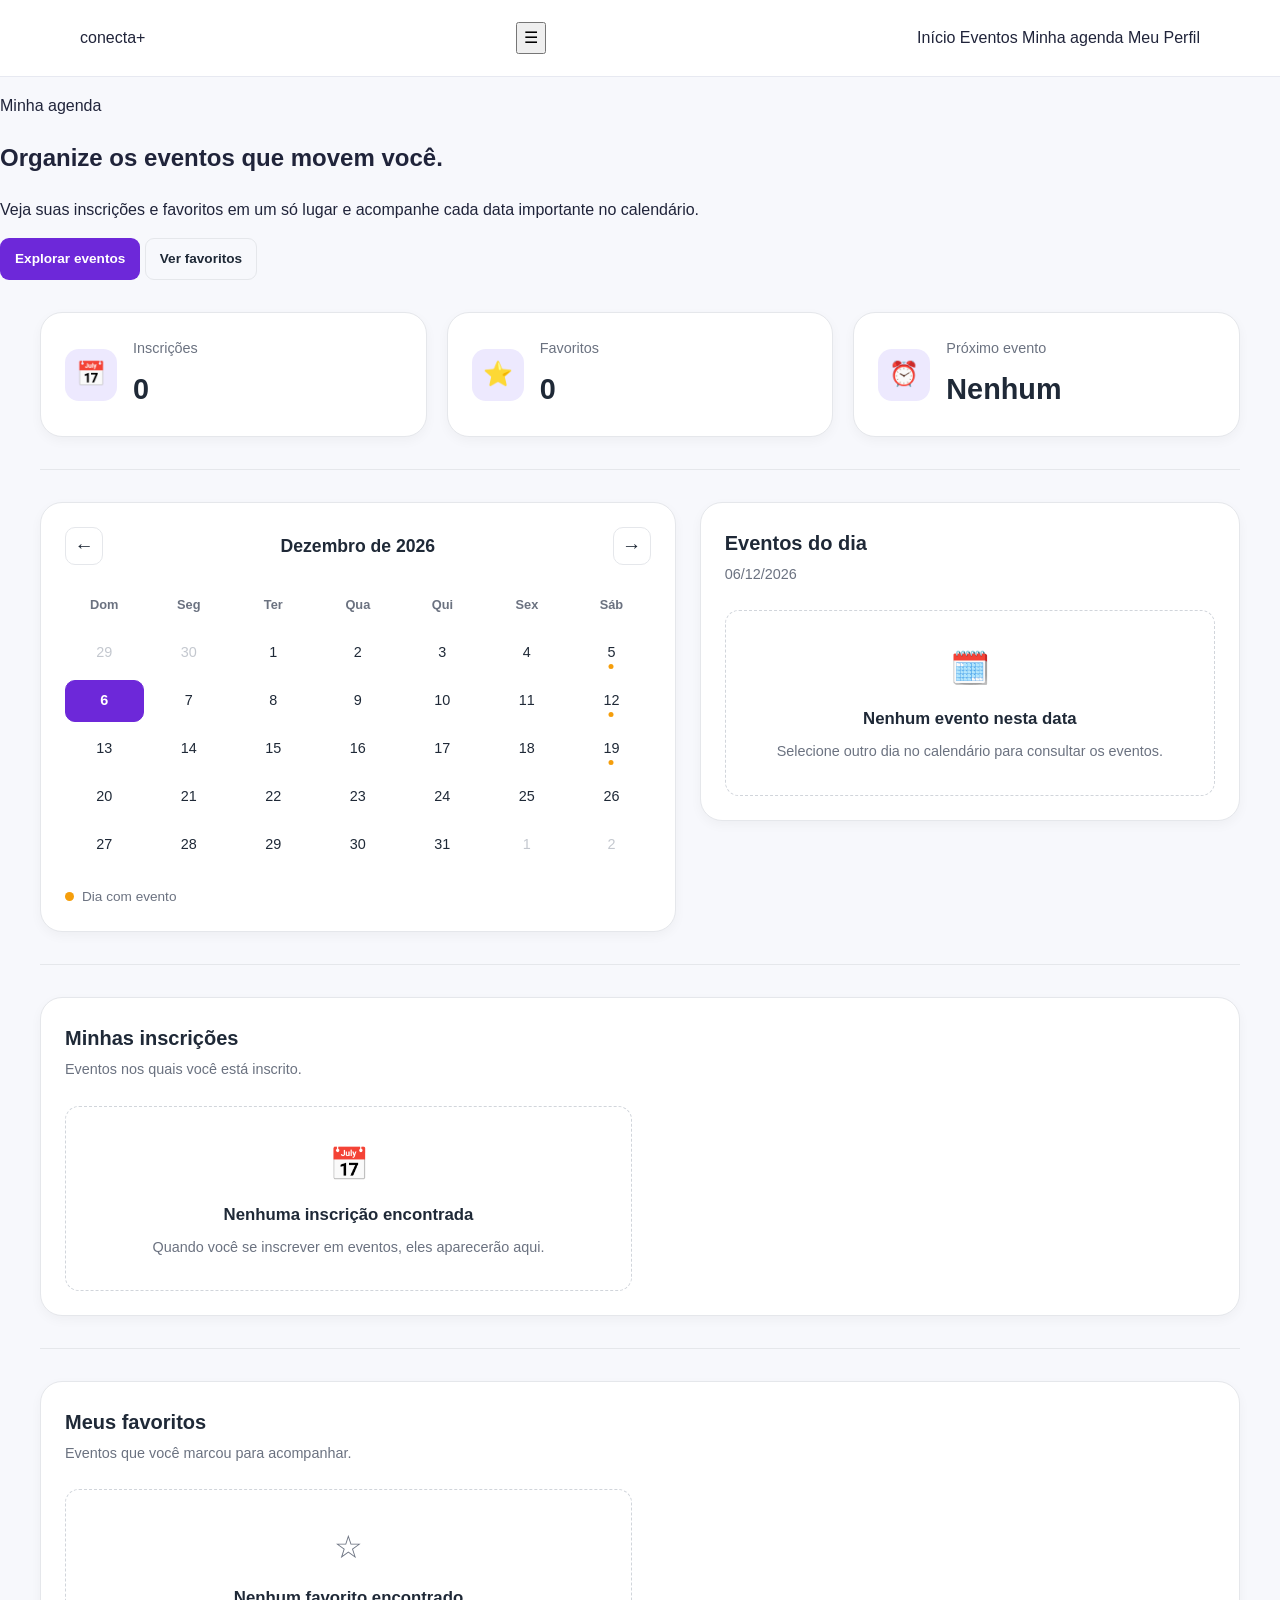
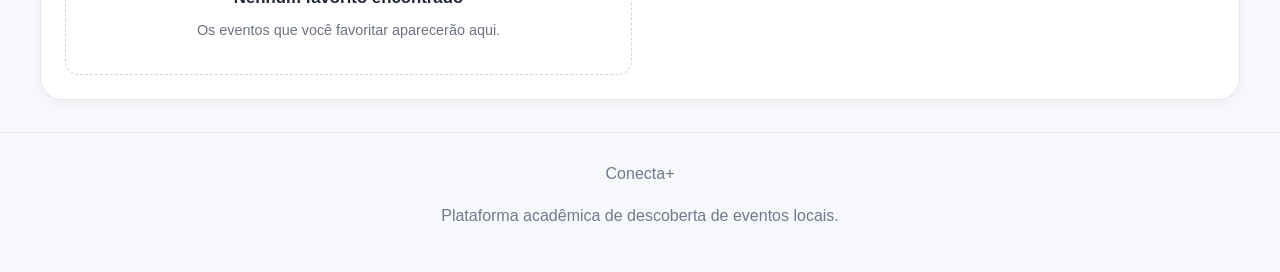
==== agenda.html @ 1ecdf14a "feat: criar página Minha Agenda Página Minha Agenda — agenda.html  A página Minha Agenda faz parte " ====
<!DOCTYPE html>
<html lang="pt-BR">

<head>
  <meta charset="UTF-8">
  <meta name="viewport" content="width=device-width, initial-scale=1.0">
  <meta name="description" content="Organize seus eventos no Conecta+.">

  <title>Minha Agenda | Conecta+</title>

  <link rel="stylesheet" href="css/variables.css">
  <link rel="stylesheet" href="css/global.css">
  <link rel="stylesheet" href="css/components.css">
  <link rel="stylesheet" href="css/agenda.css">
</head>

<body>

  <!-- ==================== CABEÇALHO DO SITE ==================== -->
  <header class="site-header">
    <div class="container navbar">

      <a class="logo" href="index.html">
        conecta<span class="logo-plus">+</span>
      </a>

      <button class="menu-toggle" type="button"
              aria-label="Abrir menu" aria-expanded="false">
        ☰
      </button>

      <nav class="nav-menu" aria-label="Navegação principal">
        <a class="nav-link" href="index.html">Início</a>
        <a class="nav-link" href="eventos.html">Eventos</a>
        <a class="nav-link active" href="agenda.html" aria-current="page">Minha agenda</a>
        <a class="nav-link" href="perfil.html">Meu Perfil</a>
      </nav>

    </div>
  </header>

  <!-- ==================== CONTEÚDO PRINCIPAL ==================== -->
  <main>

    <!-- ---------- Destaque da página ---------- -->
    <section class="agenda-hero">
      <div class="agenda-hero-inner">

        <p class="agenda-hero-label">Minha agenda</p>

        <h1 class="agenda-hero-title">
          Organize os eventos que movem <span>você.</span>
        </h1>

        <p class="agenda-hero-text">
          Veja suas inscrições e favoritos em um só lugar e
          acompanhe cada data importante no calendário.
        </p>

        <div class="agenda-hero-actions">
          <a class="agenda-button" href="eventos.html">Explorar eventos</a>
          <a class="agenda-button is-secondary" href="#favorites-title">Ver favoritos</a>
        </div>

      </div>
    </section>

    <div class="agenda-page">
    <div class="agenda-container">

      <!-- ---------- Resumo ---------- -->
      <section class="agenda-summary" aria-label="Resumo da agenda">

        <article class="agenda-summary-card">
          <div class="agenda-summary-icon" aria-hidden="true">📅</div>
          <div class="agenda-summary-info">
            <h2>Inscrições</h2>
            <p class="agenda-summary-number" id="registration-count">0</p>
          </div>
        </article>

        <article class="agenda-summary-card">
          <div class="agenda-summary-icon" aria-hidden="true">⭐</div>
          <div class="agenda-summary-info">
            <h2>Favoritos</h2>
            <p class="agenda-summary-number" id="favorite-count">0</p>
          </div>
        </article>

        <article class="agenda-summary-card">
          <div class="agenda-summary-icon" aria-hidden="true">⏰</div>
          <div class="agenda-summary-info">
            <h2>Próximo evento</h2>
            <p class="agenda-summary-number" id="next-event">Nenhum</p>
          </div>
        </article>

      </section>

      <hr class="agenda-divider">

      <!-- ---------- Calendário + eventos do dia ---------- -->
      <div class="agenda-layout">

        <!-- Calendário -->
        <section class="agenda-panel" aria-label="Calendário mensal">

          <div class="calendar-navigation">
            <button class="calendar-nav-button" type="button"
                    data-calendar-prev aria-label="Mês anterior">←</button>

            <h2 class="calendar-month" aria-live="polite">Calendário</h2>

            <button class="calendar-nav-button" type="button"
                    data-calendar-next aria-label="Próximo mês">→</button>
          </div>

          <div class="calendar-grid"></div>

          <div class="calendar-legend">
            <span class="calendar-legend-item">
              <span class="calendar-legend-dot"></span>
              Dia com evento
            </span>
          </div>

        </section>

        <!-- Eventos do dia selecionado -->
        <section class="agenda-panel" aria-label="Eventos do dia selecionado">

          <div class="agenda-panel-header">
            <div>
              <h2>Eventos do dia</h2>
              <p id="selected-date-label">Selecione uma data no calendário.</p>
            </div>
          </div>

          <div class="agenda-events" id="selected-date-events"></div>

        </section>

      </div>

      <hr class="agenda-divider">

      <!-- ---------- Minhas inscrições ---------- -->
      <section class="agenda-section" aria-labelledby="registered-title">

        <div class="agenda-panel-header">
          <div>
            <h2 id="registered-title">Minhas inscrições</h2>
            <p>Eventos nos quais você está inscrito.</p>
          </div>
        </div>

        <div class="agenda-events is-grid" id="registered-events"></div>

      </section>

      <hr class="agenda-divider">

      <!-- ---------- Meus favoritos ---------- -->
      <section class="agenda-section" aria-labelledby="favorites-title">

        <div class="agenda-panel-header">
          <div>
            <h2 id="favorites-title">Meus favoritos</h2>
            <p>Eventos que você marcou para acompanhar.</p>
          </div>
        </div>

        <div class="agenda-events is-grid" id="favorite-events"></div>

      </section>

    </div>
    </div>
  </main>

  <!-- ==================== RODAPÉ ==================== -->
  <footer class="site-footer">
    <div class="container footer-content">
      <div class="footer-brand">Conecta+</div>
      <p class="footer-copy">
        Plataforma acadêmica de descoberta de eventos locais.
      </p>
    </div>
  </footer>

  <!-- ==================== SCRIPTS ==================== -->
  <script src="js/data.js"></script>
  <script src="js/storage.js"></script>
  <script src="js/app.js"></script>
  <script src="js/agenda.js"></script>

</body>
</html>
---- css/variables.css ----
:root {
  --color-primary: #635bff;
  --color-primary-dark: #4b43d6;
  --color-background: #f7f8fc;
  --color-surface: #ffffff;
  --color-text: #20243a;
  --color-muted: #73788c;
  --color-border: #e7e9f1;
  --color-success: #16865c;
  --radius-sm: 8px;
  --radius-md: 14px;
  --radius-lg: 22px;
  --shadow-card: 0 8px 30px rgba(32, 36, 58, 0.06);
  --container-width: 1120px;
  --font-main: Inter, -apple-system, BlinkMacSystemFont, "Segoe UI", sans-serif;
}
---- css/global.css ----
* {
  box-sizing: border-box;
}

html {
  scroll-behavior: smooth;
}

body {
  margin: 0;
  background: var(--color-background);
  color: var(--color-text);
  font-family: var(--font-main);
  line-height: 1.6;
}

a {
  color: inherit;
  text-decoration: none;
}

button,
input,
select {
  font: inherit;
}

button,
a {
  -webkit-tap-highlight-color: transparent;
}

button {
  cursor: pointer;
}

img {
  display: block;
  max-width: 100%;
}

.container {
  width: min(var(--container-width), calc(100% - 40px));
  margin-inline: auto;
}

.section {
  padding-block: 64px;
}

.section-heading {
  max-width: 650px;
  margin-bottom: 28px;
}

.section-heading h2 {
  margin: 0 0 10px;
  font-size: clamp(1.7rem, 4vw, 2.4rem);
  line-height: 1.2;
}

.section-heading p {
  margin: 0;
  color: var(--color-muted);
}

.muted {
  color: var(--color-muted);
}

[hidden] {
  display: none !important;
}
---- css/components.css ----
.site-header {
  position: sticky;
  top: 0;
  z-index: 10;
  background: rgba(255, 255, 255, 0.94);
  border-bottom: 1px solid var(--color-border);
  backdrop-filter: blur(14px);
}

.navbar {
  min-height: 76px;
  display: flex;
  align-items: center;
  justify-content: space-between;
  gap: 24px;
}

.brand {
  font-size: 1.35rem;
  font-weight: 800;
  letter-spacing: -0.06em;
}

.brand span {
  color: var(--color-primary);
}

.nav-links {
  display: flex;
  align-items: center;
  gap: 22px;
}

.nav-links a {
  color: var(--color-muted);
  font-size: 0.94rem;
  font-weight: 600;
}

.nav-links a:hover,
.nav-links a[aria-current="page"] {
  color: var(--color-primary);
}

.button {
  display: inline-flex;
  align-items: center;
  justify-content: center;
  gap: 8px;
  min-height: 44px;
  padding: 10px 18px;
  border: 1px solid transparent;
  border-radius: var(--radius-sm);
  background: var(--color-primary);
  color: white;
  font-weight: 700;
  transition: background 160ms ease, transform 160ms ease;
}

.button:hover {
  background: var(--color-primary-dark);
  transform: translateY(-1px);
}

.button-secondary {
  color: var(--color-text);
  background: white;
  border-color: var(--color-border);
}

.button-secondary:hover {
  background: #f0f1f8;
}

.event-grid {
  display: grid;
  grid-template-columns: repeat(3, minmax(0, 1fr));
  gap: 22px;
}

.event-card {
  overflow: hidden;
  border: 1px solid var(--color-border);
  border-radius: var(--radius-md);
  background: var(--color-surface);
  box-shadow: var(--shadow-card);
}

.event-card-content {
  padding: 20px;
}

.event-card h3 {
  margin: 8px 0;
  font-size: 1.15rem;
  line-height: 1.35;
}

.event-card p {
  color: var(--color-muted);
}

.event-meta {
  color: var(--color-muted);
  font-size: 0.9rem;
}

.event-category {
  display: inline-flex;
  padding: 5px 10px;
  border-radius: 999px;
  background: #eeedff;
  color: var(--color-primary-dark);
  font-size: 0.8rem;
  font-weight: 700;
}

.site-footer {
  padding: 28px 0;
  border-top: 1px solid var(--color-border);
  color: var(--color-muted);
  text-align: center;
}
---- css/agenda.css ----
/* ========================================
   CONECTA+ | MINHA AGENDA
   Arquivo: css/agenda.css
======================================== */

/* Estrutura principal */
.agenda-page {
  width: 100%;
  min-height: 100vh;
  padding: 32px 24px;
  margin: 0 auto;
}

.agenda-container {
  width: 100%;
  max-width: 1200px;
  margin: 0 auto;
}

/* Cabeçalho da página */
.agenda-header {
  display: flex;
  align-items: center;
  justify-content: space-between;
  gap: 20px;
  margin-bottom: 32px;
}

.agenda-header h1 {
  margin: 0 0 8px;
  font-size: 2rem;
  font-weight: 700;
  color: var(--text-primary, #1f2937);
}

.agenda-header p {
  margin: 0;
  color: var(--text-secondary, #6b7280);
  font-size: 1rem;
}

/* Resumo da agenda */
.agenda-summary {
  display: grid;
  grid-template-columns: repeat(3, minmax(0, 1fr));
  gap: 20px;
  margin-bottom: 32px;
}

.agenda-summary-card {
  display: flex;
  align-items: center;
  gap: 16px;
  min-height: 120px;
  padding: 24px;
  background: var(--surface, #ffffff);
  border: 1px solid var(--border-color, #e5e7eb);
  border-radius: var(--radius-lg, 16px);
  box-shadow: 0 4px 12px rgba(0, 0, 0, 0.04);
}

.agenda-summary-icon {
  display: flex;
  align-items: center;
  justify-content: center;
  flex-shrink: 0;
  width: 52px;
  height: 52px;
  border-radius: 14px;
  background: var(--primary-light, #ede9fe);
  color: var(--primary, #6d28d9);
  font-size: 1.5rem;
}

.agenda-summary-info h2 {
  margin: 0 0 6px;
  color: var(--text-secondary, #6b7280);
  font-size: 0.9rem;
  font-weight: 500;
}

.agenda-summary-number {
  margin: 0;
  color: var(--text-primary, #1f2937);
  font-size: 1.8rem;
  font-weight: 700;
}

/* Área principal: calendário e conteúdo */
.agenda-layout {
  display: grid;
  grid-template-columns: minmax(0, 1fr) minmax(280px, 0.85fr);
  align-items: start;
  gap: 24px;
}

/* Painéis */
.agenda-panel {
  min-width: 0;
  padding: 24px;
  background: var(--surface, #ffffff);
  border: 1px solid var(--border-color, #e5e7eb);
  border-radius: var(--radius-lg, 16px);
  box-shadow: 0 4px 12px rgba(0, 0, 0, 0.04);
}

.agenda-panel-header {
  display: flex;
  align-items: center;
  justify-content: space-between;
  gap: 12px;
  margin-bottom: 24px;
}

.agenda-panel-header h2 {
  margin: 0;
  color: var(--text-primary, #1f2937);
  font-size: 1.25rem;
  font-weight: 700;
}

/* Navegação do calendário */
.calendar-navigation {
  display: flex;
  align-items: center;
  justify-content: space-between;
  gap: 12px;
  margin-bottom: 20px;
}

.calendar-month {
  margin: 0;
  color: var(--text-primary, #1f2937);
  font-size: 1.1rem;
  font-weight: 600;
  text-align: center;
}

.calendar-nav-button {
  display: inline-flex;
  align-items: center;
  justify-content: center;
  width: 38px;
  height: 38px;
  padding: 0;
  background: var(--surface, #ffffff);
  color: var(--text-primary, #1f2937);
  border: 1px solid var(--border-color, #e5e7eb);
  border-radius: 10px;
  font-size: 1.2rem;
  cursor: pointer;
  transition: background 0.2s ease, color 0.2s ease;
}

.calendar-nav-button:hover {
  background: var(--primary, #6d28d9);
  color: #ffffff;
}

/* Grade do calendário */
.calendar-grid {
  display: grid;
  grid-template-columns: repeat(7, minmax(0, 1fr));
  gap: 6px;
}

.calendar-weekday {
  padding: 10px 0;
  color: var(--text-secondary, #6b7280);
  font-size: 0.8rem;
  font-weight: 600;
  text-align: center;
}

.calendar-day {
  position: relative;
  display: flex;
  align-items: center;
  justify-content: center;
  min-width: 0;
  min-height: 42px;
  padding: 4px;
  background: transparent;
  color: var(--text-primary, #1f2937);
  border: 1px solid transparent;
  border-radius: 10px;
  font: inherit;
  font-size: 0.9rem;
  cursor: pointer;
  transition: background 0.2s ease, border-color 0.2s ease;
}

.calendar-day:hover {
  background: var(--primary-light, #ede9fe);
  border-color: var(--primary, #6d28d9);
}

.calendar-day.is-today {
  border-color: var(--primary, #6d28d9);
  font-weight: 700;
}

.calendar-day.is-selected {
  background: var(--primary, #6d28d9);
  color: #ffffff;
}

.calendar-day.is-outside {
  color: var(--text-muted, #9ca3af);
  opacity: 0.6;
}

.calendar-day.has-event::after {
  position: absolute;
  bottom: 4px;
  left: 50%;
  width: 5px;
  height: 5px;
  background: var(--accent, #f59e0b);
  border-radius: 50%;
  content: "";
  transform: translateX(-50%);
}

.calendar-day.is-selected.has-event::after {
  background: #ffffff;
}

/* Legenda do calendário */
.calendar-legend {
  display: flex;
  flex-wrap: wrap;
  gap: 16px;
  margin-top: 20px;
  color: var(--text-secondary, #6b7280);
  font-size: 0.85rem;
}

.calendar-legend-item {
  display: inline-flex;
  align-items: center;
  gap: 8px;
}

.calendar-legend-dot {
  width: 9px;
  height: 9px;
  background: var(--accent, #f59e0b);
  border-radius: 50%;
}

/* Lista de eventos */
.agenda-events {
  display: flex;
  flex-direction: column;
  gap: 16px;
}

.agenda-event-card {
  display: flex;
  align-items: flex-start;
  gap: 16px;
  padding: 16px;
  background: var(--surface, #ffffff);
  border: 1px solid var(--border-color, #e5e7eb);
  border-radius: 14px;
  transition: box-shadow 0.2s ease, transform 0.2s ease;
}

.agenda-event-card:hover {
  box-shadow: 0 6px 16px rgba(0, 0, 0, 0.06);
  transform: translateY(-2px);
}

.agenda-event-date {
  display: flex;
  flex-direction: column;
  align-items: center;
  justify-content: center;
  flex-shrink: 0;
  width: 62px;
  min-height: 68px;
  padding: 8px;
  background: var(--primary-light, #ede9fe);
  color: var(--primary, #6d28d9);
  border-radius: 12px;
}

.agenda-event-date-day {
  font-size: 1.5rem;
  font-weight: 700;
  line-height: 1.2;
}

.agenda-event-date-month {
  margin-top: 4px;
  font-size: 0.75rem;
  font-weight: 600;
  text-transform: uppercase;
}

.agenda-event-content {
  flex: 1;
  min-width: 0;
}

.agenda-event-title {
  margin: 0 0 8px;
  color: var(--text-primary, #1f2937);
  font-size: 1rem;
  font-weight: 700;
  overflow-wrap: anywhere;
}

.agenda-event-description {
  margin: 0 0 10px;
  color: var(--text-secondary, #6b7280);
  font-size: 0.9rem;
  line-height: 1.5;
}

.agenda-event-meta {
  display: flex;
  flex-wrap: wrap;
  gap: 8px 14px;
  padding-top: 10px;
  border-top: 1px solid var(--border-color, #e5e7eb);
  color: var(--text-secondary, #6b7280);
  font-size: 0.82rem;
}

.agenda-event-meta span {
  display: inline-flex;
  align-items: center;
  gap: 5px;
}

/* Status e etiquetas */
.agenda-badge {
  display: inline-flex;
  align-items: center;
  width: fit-content;
  padding: 5px 10px;
  background: var(--primary-light, #ede9fe);
  color: var(--primary, #6d28d9);
  border-radius: 999px;
  font-size: 0.75rem;
  font-weight: 600;
}

.agenda-badge.is-confirmed {
  background: #dcfce7;
  color: #166534;
}

.agenda-badge.is-favorite {
  background: #fef3c7;
  color: #92400e;
}

/* Ações dos eventos */
.agenda-event-actions {
  display: flex;
  flex-wrap: wrap;
  gap: 8px;
  margin-top: 14px;
  padding-top: 14px;
  border-top: 1px solid var(--border-color, #e5e7eb);
}

.agenda-button {
  display: inline-flex;
  align-items: center;
  justify-content: center;
  min-height: 38px;
  padding: 9px 14px;
  background: var(--primary, #6d28d9);
  color: #ffffff;
  border: 1px solid transparent;
  border-radius: 9px;
  font: inherit;
  font-size: 0.85rem;
  font-weight: 600;
  text-decoration: none;
  cursor: pointer;
  transition: opacity 0.2s ease, background 0.2s ease;
}

.agenda-button:hover {
  opacity: 0.88;
}

.agenda-button.is-secondary {
  background: transparent;
  color: var(--text-primary, #1f2937);
  border-color: var(--border-color, #e5e7eb);
}

.agenda-button.is-danger {
  background: #dc2626;
  color: #ffffff;
}

/* Abas: inscrições e favoritos */
.agenda-tabs {
  display: flex;
  flex-wrap: wrap;
  gap: 8px;
  margin-bottom: 20px;
  border-bottom: 1px solid var(--border-color, #e5e7eb);
}

.agenda-tab {
  padding: 12px 16px;
  background: transparent;
  color: var(--text-secondary, #6b7280);
  border: 0;
  border-bottom: 3px solid transparent;
  font: inherit;
  font-weight: 600;
  cursor: pointer;
}

.agenda-tab:hover,
.agenda-tab.is-active {
  color: var(--primary, #6d28d9);
}

.agenda-tab.is-active {
  border-bottom-color: var(--primary, #6d28d9);
}

/* Divisórias entre seções */
.agenda-divider {
  height: 0;
  margin: 32px 0;
  border: 0;
  border-top: 1px solid var(--border-color, #e5e7eb);
}

.agenda-panel-header p {
  margin: 4px 0 0;
  color: var(--text-secondary, #6b7280);
  font-size: 0.9rem;
}

.agenda-section {
  padding: 24px;
  background: var(--surface, #ffffff);
  border: 1px solid var(--border-color, #e5e7eb);
  border-radius: var(--radius-lg, 16px);
  box-shadow: 0 4px 12px rgba(0, 0, 0, 0.04);
}

/* Listas em duas colunas (inscrições e favoritos) */
.agenda-events.is-grid {
  display: grid;
  grid-template-columns: repeat(2, minmax(0, 1fr));
  gap: 16px;
}

/* Estado vazio */
.agenda-empty {
  padding: 32px 20px;
  color: var(--text-secondary, #6b7280);
  text-align: center;
  border: 1px dashed var(--border-color, #d1d5db);
  border-radius: 14px;
}

.agenda-empty-icon {
  margin-bottom: 12px;
  font-size: 2rem;
}

.agenda-empty h3 {
  margin: 0 0 8px;
  color: var(--text-primary, #1f2937);
  font-size: 1.05rem;
}

.agenda-empty p {
  margin: 0;
  font-size: 0.9rem;
  line-height: 1.5;
}

/* Acessibilidade: foco visível */
.agenda-page button:focus-visible,
.agenda-page a:focus-visible {
  outline: 3px solid var(--primary, #6d28d9);
  outline-offset: 3px;
}

/* ========================================
   RESPONSIVIDADE
======================================== */

@media (max-width: 900px) {
  .agenda-events.is-grid {
    grid-template-columns: 1fr;
  }

  .agenda-layout {
    grid-template-columns: 1fr;
  }

  .agenda-summary {
    grid-template-columns: repeat(2, minmax(0, 1fr));
  }
}

@media (max-width: 600px) {
  .agenda-page {
    padding: 24px 16px;
  }

  .agenda-header {
    align-items: flex-start;
    flex-direction: column;
    margin-bottom: 24px;
  }

  .agenda-header h1 {
    font-size: 1.65rem;
  }

  .agenda-summary {
    grid-template-columns: 1fr;
    gap: 12px;
    margin-bottom: 24px;
  }

  .agenda-summary-card {
    min-height: auto;
    padding: 18px;
  }

  .agenda-summary-icon {
    width: 46px;
    height: 46px;
  }

  .agenda-panel {
    padding: 16px;
  }

  .agenda-panel-header {
    align-items: flex-start;
    flex-direction: column;
  }

  .calendar-grid {
    gap: 3px;
  }

  .calendar-day {
    min-height: 38px;
    font-size: 0.82rem;
  }

  .calendar-weekday {
    font-size: 0.72rem;
  }

  .agenda-event-card {
    gap: 12px;
    padding: 12px;
  }

  .agenda-event-date {
    width: 52px;
    min-height: 60px;
  }

  .agenda-event-date-day {
    font-size: 1.25rem;
  }

  .agenda-event-actions {
    flex-direction: column;
    align-items: stretch;
  }

  .agenda-button {
    width: 100%;
  }

  .agenda-tabs {
    gap: 0;
  }

  .agenda-tab {
    flex: 1;
    padding: 12px 8px;
    font-size: 0.85rem;
  }
}

/* Respeita a preferência de movimento reduzido */
@media (prefers-reduced-motion: reduce) {
  .agenda-event-card,
  .agenda-button,
  .calendar-day,
  .calendar-nav-button {
    transition: none;
  }

  .agenda-event-card:hover {
    transform: none;
  }
}
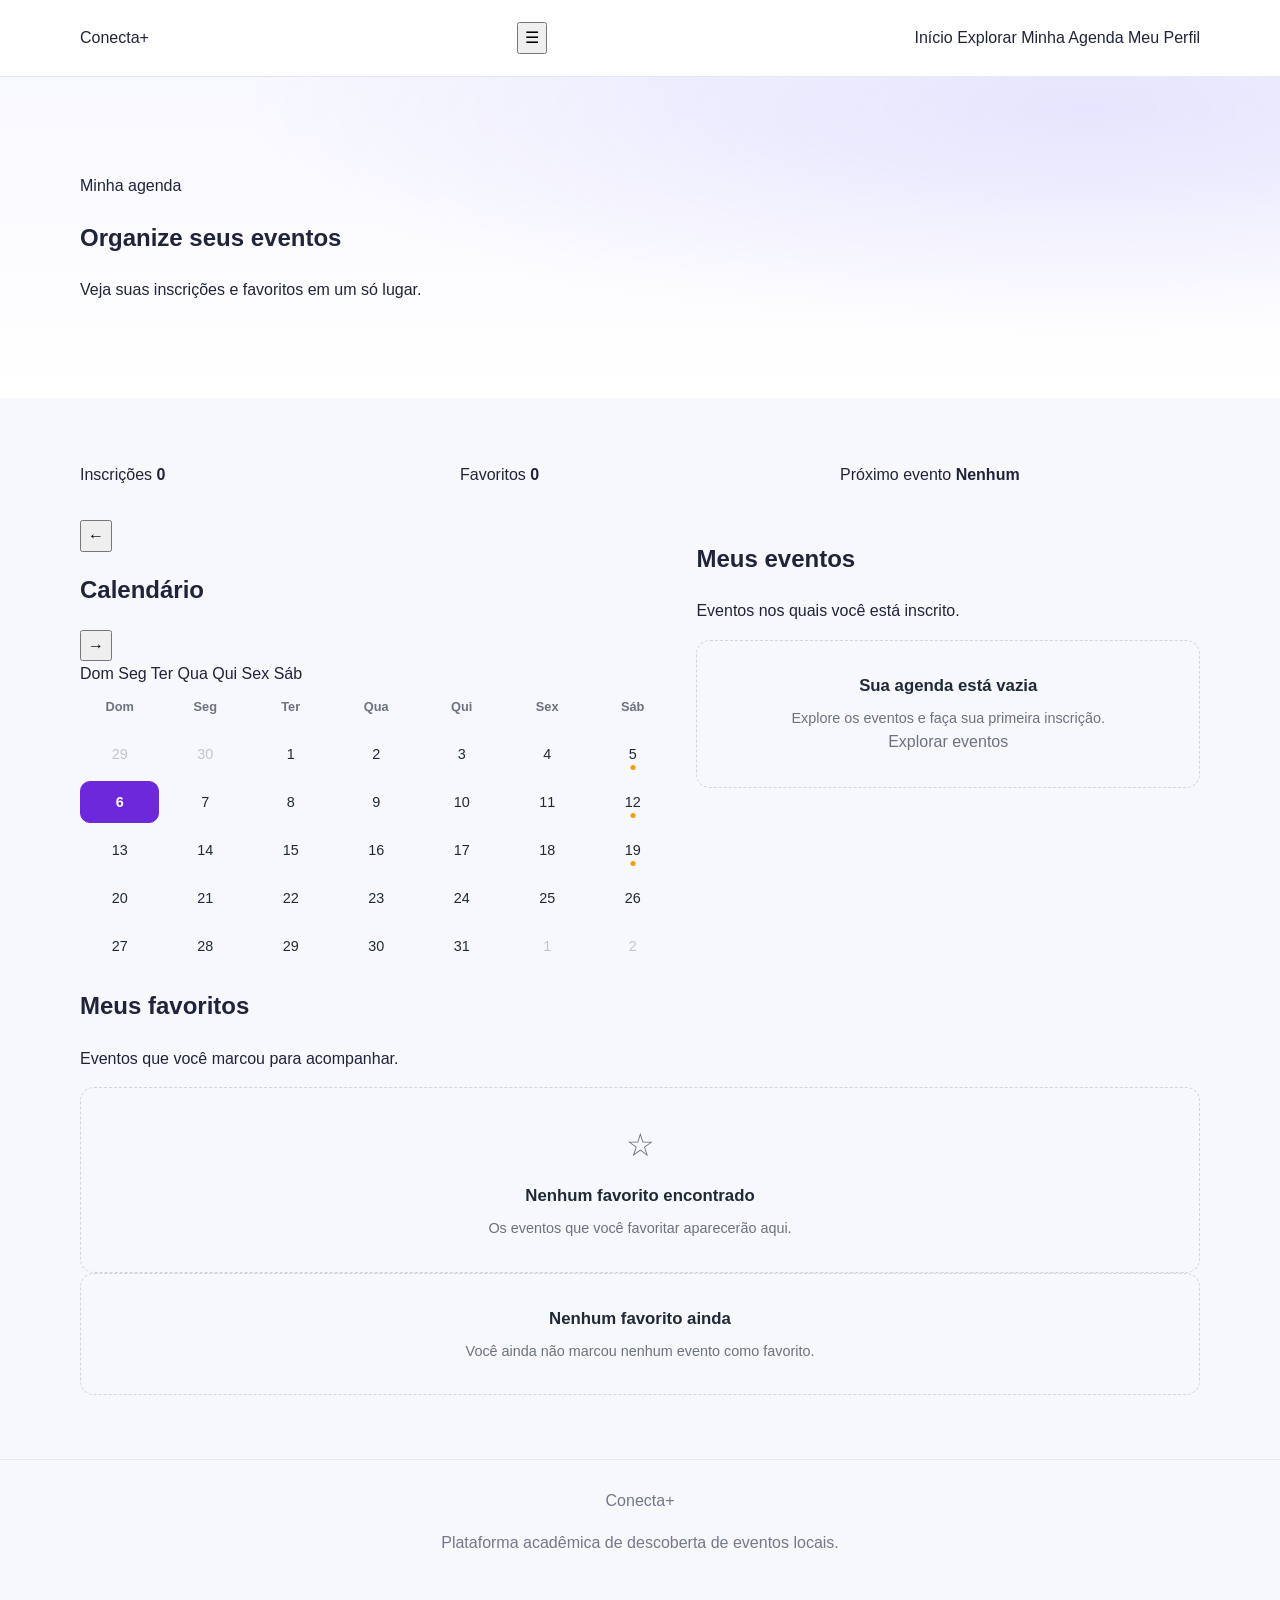
==== commit ae670130: "feat(agenda): adiciona estrutura da página de agenda e calendário - Implementa a página `agenda.html" ====
--- a/agenda.html
+++ b/agenda.html
@@ -1,198 +1,256 @@
+
 <!DOCTYPE html>
 <html lang="pt-BR">
 
 <head>
-  <meta charset="UTF-8">
-  <meta name="viewport" content="width=device-width, initial-scale=1.0">
-  <meta name="description" content="Organize seus eventos no Conecta+.">
-
-  <title>Minha Agenda | Conecta+</title>
-
-  <link rel="stylesheet" href="css/variables.css">
-  <link rel="stylesheet" href="css/global.css">
-  <link rel="stylesheet" href="css/components.css">
-  <link rel="stylesheet" href="css/agenda.css">
+    <meta charset="UTF-8">
+
+    <meta
+        name="viewport"
+        content="width=device-width, initial-scale=1.0"
+    >
+
+    <meta
+        name="description"
+        content="Organize seus eventos no Conecta+."
+    >
+
+    <title>Minha Agenda | Conecta+</title>
+
+    <link rel="stylesheet" href="css/variables.css">
+    <link rel="stylesheet" href="css/global.css">
+    <link rel="stylesheet" href="css/components.css">
+    <link rel="stylesheet" href="css/agenda.css">
 </head>
 
 <body>
 
-  <!-- ==================== CABEÇALHO DO SITE ==================== -->
-  <header class="site-header">
-    <div class="container navbar">
-
-      <a class="logo" href="index.html">
-        conecta<span class="logo-plus">+</span>
-      </a>
-
-      <button class="menu-toggle" type="button"
-              aria-label="Abrir menu" aria-expanded="false">
-        ☰
-      </button>
-
-      <nav class="nav-menu" aria-label="Navegação principal">
-        <a class="nav-link" href="index.html">Início</a>
-        <a class="nav-link" href="eventos.html">Eventos</a>
-        <a class="nav-link active" href="agenda.html" aria-current="page">Minha agenda</a>
-        <a class="nav-link" href="perfil.html">Meu Perfil</a>
-      </nav>
-
-    </div>
-  </header>
-
-  <!-- ==================== CONTEÚDO PRINCIPAL ==================== -->
-  <main>
-
-    <!-- ---------- Destaque da página ---------- -->
-    <section class="agenda-hero">
-      <div class="agenda-hero-inner">
-
-        <p class="agenda-hero-label">Minha agenda</p>
-
-        <h1 class="agenda-hero-title">
-          Organize os eventos que movem <span>você.</span>
-        </h1>
-
-        <p class="agenda-hero-text">
-          Veja suas inscrições e favoritos em um só lugar e
-          acompanhe cada data importante no calendário.
-        </p>
-
-        <div class="agenda-hero-actions">
-          <a class="agenda-button" href="eventos.html">Explorar eventos</a>
-          <a class="agenda-button is-secondary" href="#favorites-title">Ver favoritos</a>
+    <header class="site-header">
+        <div class="container navbar">
+
+            <a class="logo" href="index.html">
+                Conecta<span class="logo-plus">+</span>
+            </a>
+
+            <button
+                class="menu-toggle"
+                type="button"
+                aria-label="Abrir menu"
+                aria-expanded="false"
+            >
+                ☰
+            </button>
+
+            <nav
+                class="nav-menu"
+                aria-label="Navegação principal"
+            >
+                <a class="nav-link" href="index.html">
+                    Início
+                </a>
+
+                <a class="nav-link" href="eventos.html">
+                    Explorar
+                </a>
+
+                <a
+                    class="nav-link active"
+                    href="agenda.html"
+                    aria-current="page"
+                >
+                    Minha Agenda
+                </a>
+
+                <a class="nav-link" href="perfil.html">
+                    Meu Perfil
+                </a>
+            </nav>
+
         </div>
-
-      </div>
-    </section>
-
-    <div class="agenda-page">
-    <div class="agenda-container">
-
-      <!-- ---------- Resumo ---------- -->
-      <section class="agenda-summary" aria-label="Resumo da agenda">
-
-        <article class="agenda-summary-card">
-          <div class="agenda-summary-icon" aria-hidden="true">📅</div>
-          <div class="agenda-summary-info">
-            <h2>Inscrições</h2>
-            <p class="agenda-summary-number" id="registration-count">0</p>
-          </div>
-        </article>
-
-        <article class="agenda-summary-card">
-          <div class="agenda-summary-icon" aria-hidden="true">⭐</div>
-          <div class="agenda-summary-info">
-            <h2>Favoritos</h2>
-            <p class="agenda-summary-number" id="favorite-count">0</p>
-          </div>
-        </article>
-
-        <article class="agenda-summary-card">
-          <div class="agenda-summary-icon" aria-hidden="true">⏰</div>
-          <div class="agenda-summary-info">
-            <h2>Próximo evento</h2>
-            <p class="agenda-summary-number" id="next-event">Nenhum</p>
-          </div>
-        </article>
-
-      </section>
-
-      <hr class="agenda-divider">
-
-      <!-- ---------- Calendário + eventos do dia ---------- -->
-      <div class="agenda-layout">
-
-        <!-- Calendário -->
-        <section class="agenda-panel" aria-label="Calendário mensal">
-
-          <div class="calendar-navigation">
-            <button class="calendar-nav-button" type="button"
-                    data-calendar-prev aria-label="Mês anterior">←</button>
-
-            <h2 class="calendar-month" aria-live="polite">Calendário</h2>
-
-            <button class="calendar-nav-button" type="button"
-                    data-calendar-next aria-label="Próximo mês">→</button>
-          </div>
-
-          <div class="calendar-grid"></div>
-
-          <div class="calendar-legend">
-            <span class="calendar-legend-item">
-              <span class="calendar-legend-dot"></span>
-              Dia com evento
-            </span>
-          </div>
-
+    </header>
+
+    <main>
+
+        <section class="agenda-hero">
+            <div class="container">
+
+                <span class="hero-label">
+                    Minha agenda
+                </span>
+
+                <h1>Organize seus eventos</h1>
+
+                <p>
+                    Veja suas inscrições e favoritos
+                    em um só lugar.
+                </p>
+
+            </div>
         </section>
 
-        <!-- Eventos do dia selecionado -->
-        <section class="agenda-panel" aria-label="Eventos do dia selecionado">
-
-          <div class="agenda-panel-header">
-            <div>
-              <h2>Eventos do dia</h2>
-              <p id="selected-date-label">Selecione uma data no calendário.</p>
+        <section class="section">
+            <div class="container">
+
+                <div class="agenda-summary">
+
+                    <div class="summary-card">
+                        <span>Inscrições</span>
+                        <strong id="registration-count">0</strong>
+                    </div>
+
+                    <div class="summary-card">
+                        <span>Favoritos</span>
+                        <strong id="favorite-count">0</strong>
+                    </div>
+
+                    <div class="summary-card">
+                        <span>Próximo evento</span>
+                        <strong id="next-event">Nenhum</strong>
+                    </div>
+
+                </div>
+
+                <div class="agenda-layout">
+
+                    <section
+                        class="calendar-panel"
+                        aria-label="Calendário mensal"
+                    >
+
+                        <div class="calendar-header">
+
+                            <button
+                                id="previous-month"
+                                class="calendar-button"
+                                type="button"
+                                aria-label="Mês anterior"
+                            >
+                                ←
+                            </button>
+
+                            <h2 id="calendar-title">
+                                Calendário
+                            </h2>
+
+                            <button
+                                id="next-month"
+                                class="calendar-button"
+                                type="button"
+                                aria-label="Próximo mês"
+                            >
+                                →
+                            </button>
+
+                        </div>
+
+                        <div class="calendar-weekdays" aria-hidden="true">
+                            <span>Dom</span>
+                            <span>Seg</span>
+                            <span>Ter</span>
+                            <span>Qua</span>
+                            <span>Qui</span>
+                            <span>Sex</span>
+                            <span>Sáb</span>
+                        </div>
+
+                        <div
+                            id="calendar-grid"
+                            class="calendar-grid"
+                            aria-label="Dias do mês"
+                        ></div>
+
+                    </section>
+
+                    <section class="agenda-events-panel">
+
+                        <div class="section-header">
+                            <h2>Meus eventos</h2>
+
+                            <p>
+                                Eventos nos quais você está inscrito.
+                            </p>
+                        </div>
+
+                        <div
+                            id="agenda-events"
+                            class="agenda-events"
+                        ></div>
+
+                        <div
+                            id="agenda-empty"
+                            class="agenda-empty hidden"
+                        >
+                            <h3>Sua agenda está vazia</h3>
+
+                            <p>
+                                Explore os eventos e faça sua
+                                primeira inscrição.
+                            </p>
+
+                            <a
+                                class="btn btn-primary"
+                                href="eventos.html"
+                            >
+                                Explorar eventos
+                            </a>
+                        </div>
+
+                    </section>
+
+                </div>
+
+                <section class="favorites-section">
+
+                    <div class="section-header">
+                        <h2>Meus favoritos</h2>
+
+                        <p>
+                            Eventos que você marcou para acompanhar.
+                        </p>
+                    </div>
+
+                    <div
+                        id="favorite-events"
+                        class="favorite-events"
+                    ></div>
+
+                    <div
+                        id="favorites-empty"
+                        class="agenda-empty hidden"
+                    >
+                        <h3>Nenhum favorito ainda</h3>
+
+                        <p>
+                            Você ainda não marcou nenhum evento
+                            como favorito.
+                        </p>
+                    </div>
+
+                </section>
+
             </div>
-          </div>
-
-          <div class="agenda-events" id="selected-date-events"></div>
-
         </section>
 
-      </div>
-
-      <hr class="agenda-divider">
-
-      <!-- ---------- Minhas inscrições ---------- -->
-      <section class="agenda-section" aria-labelledby="registered-title">
-
-        <div class="agenda-panel-header">
-          <div>
-            <h2 id="registered-title">Minhas inscrições</h2>
-            <p>Eventos nos quais você está inscrito.</p>
-          </div>
+    </main>
+
+    <footer class="site-footer">
+        <div class="container footer-content">
+
+            <div class="footer-brand">
+                Conecta+
+            </div>
+
+            <p class="footer-copy">
+                Plataforma acadêmica de descoberta de eventos locais.
+            </p>
+
         </div>
-
-        <div class="agenda-events is-grid" id="registered-events"></div>
-
-      </section>
-
-      <hr class="agenda-divider">
-
-      <!-- ---------- Meus favoritos ---------- -->
-      <section class="agenda-section" aria-labelledby="favorites-title">
-
-        <div class="agenda-panel-header">
-          <div>
-            <h2 id="favorites-title">Meus favoritos</h2>
-            <p>Eventos que você marcou para acompanhar.</p>
-          </div>
-        </div>
-
-        <div class="agenda-events is-grid" id="favorite-events"></div>
-
-      </section>
-
-    </div>
-    </div>
-  </main>
-
-  <!-- ==================== RODAPÉ ==================== -->
-  <footer class="site-footer">
-    <div class="container footer-content">
-      <div class="footer-brand">Conecta+</div>
-      <p class="footer-copy">
-        Plataforma acadêmica de descoberta de eventos locais.
-      </p>
-    </div>
-  </footer>
-
-  <!-- ==================== SCRIPTS ==================== -->
-  <script src="js/data.js"></script>
-  <script src="js/storage.js"></script>
-  <script src="js/app.js"></script>
-  <script src="js/agenda.js"></script>
+    </footer>
+
+    <script src="js/data.js"></script>
+    <script src="js/storage.js"></script>
+    <script src="js/app.js"></script>
+    <script src="js/agenda.js"></script>
 
 </body>
 </html>
--- a/css/agenda.css
+++ b/css/agenda.css
@@ -2,6 +2,72 @@
    CONECTA+ | MINHA AGENDA
    Arquivo: css/agenda.css
 ======================================== */
+
+/* Destaque da página (hero) */
+.agenda-hero {
+  padding: 96px 24px 80px;
+  background:
+    radial-gradient(ellipse at 85% 10%, rgba(91, 80, 245, 0.12), transparent 55%),
+    linear-gradient(180deg, #f8f8ff 0%, var(--surface, #ffffff) 100%);
+}
+
+.agenda-hero-inner {
+  width: 100%;
+  max-width: 1000px;
+  margin: 0 auto;
+}
+
+.agenda-hero-label {
+  margin: 0 0 20px;
+  color: var(--primary, #5b50f5);
+  font-size: 0.95rem;
+  font-weight: 800;
+  letter-spacing: 0.16em;
+  text-transform: uppercase;
+}
+
+.agenda-hero-title {
+  max-width: 14ch;
+  margin: 0 0 24px;
+  color: var(--text-primary, #1f2140);
+  font-size: clamp(2.6rem, 7vw, 4.75rem);
+  font-weight: 800;
+  line-height: 1.02;
+  letter-spacing: -0.045em;
+}
+
+.agenda-hero-title span {
+  color: var(--primary, #5b50f5);
+}
+
+.agenda-hero-text {
+  max-width: 52ch;
+  margin: 0 0 36px;
+  color: var(--text-secondary, #6b7280);
+  font-size: 1.2rem;
+  line-height: 1.7;
+}
+
+.agenda-hero-actions {
+  display: flex;
+  flex-wrap: wrap;
+  gap: 16px;
+}
+
+.agenda-hero-actions .agenda-button {
+  min-height: 58px;
+  padding: 0 26px;
+  background: var(--primary, #5b50f5);
+  border-radius: 12px;
+  font-size: 1.05rem;
+  font-weight: 700;
+}
+
+.agenda-hero-actions .agenda-button.is-secondary {
+  background: var(--surface, #ffffff);
+  color: var(--text-primary, #1f2140);
+  border-color: var(--border-color, #e5e7eb);
+}
 
 /* Estrutura principal */
 .agenda-page {
@@ -511,6 +577,18 @@
 }
 
 @media (max-width: 600px) {
+  .agenda-hero {
+    padding: 56px 16px 48px;
+  }
+
+  .agenda-hero-text {
+    font-size: 1.05rem;
+  }
+
+  .agenda-hero-actions .agenda-button {
+    width: 100%;
+  }
+
   .agenda-page {
     padding: 24px 16px;
   }
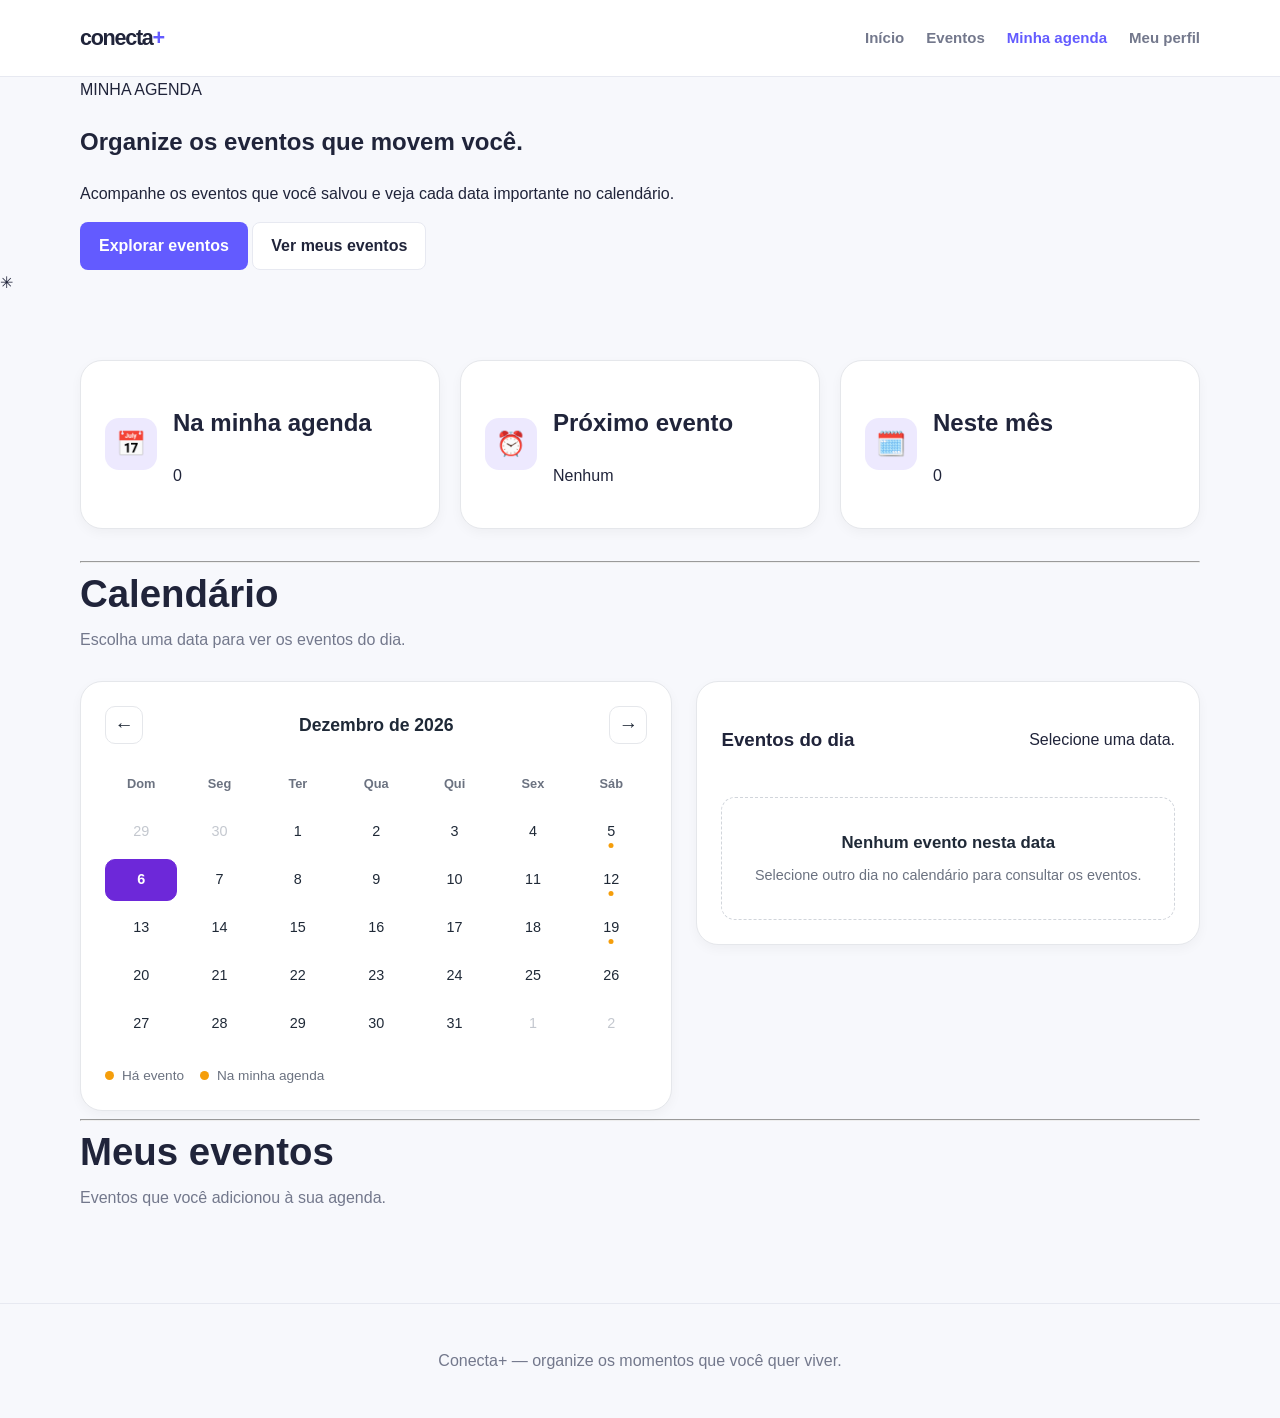
==== commit f957b074: "feat(agenda): atualiza estrutura da página agenda.html com seções de resumo, calendário e eventos sa" ====
--- a/agenda.html
+++ b/agenda.html
@@ -1,256 +1,133 @@
-
 <!DOCTYPE html>
 <html lang="pt-BR">
+<head>
+  <meta charset="UTF-8">
+  <meta name="viewport" content="width=device-width, initial-scale=1.0">
+  <meta name="description" content="Organize seus eventos salvos e acompanhe as datas no calendário do Conecta+.">
+  <title>Minha agenda | Conecta+</title>
+  <link rel="stylesheet" href="css/variables.css">
+  <link rel="stylesheet" href="css/global.css">
+  <link rel="stylesheet" href="css/components.css">
+  <link rel="stylesheet" href="css/agenda.css">
+  <link rel="stylesheet" href="css/responsive.css">
+  <script src="js/data.js" defer></script>
+  <script src="js/storage.js" defer></script>
+  <script src="js/agenda.js" defer></script>
+</head>
+<body>
+  <header class="site-header">
+    <nav class="navbar container" aria-label="Navegação principal">
+      <a class="brand" href="index.html" aria-label="Conecta+ - início">conecta<span>+</span></a>
+      <div class="nav-links">
+        <a href="index.html">Início</a>
+        <a href="eventos.html">Eventos</a>
+        <a href="agenda.html" aria-current="page">Minha agenda</a>
+        <a href="perfil.html">Meu perfil</a>
+      </div>
+    </nav>
+  </header>
 
-<head>
-    <meta charset="UTF-8">
+  <main>
+    <!-- ==================== DESTAQUE ==================== -->
+    <section class="agenda-hero">
+      <div class="container agenda-hero-content">
+        <span class="agenda-eyebrow">MINHA AGENDA</span>
+        <h1>Organize os eventos que movem <span>você.</span></h1>
+        <p>Acompanhe os eventos que você salvou e veja cada data importante no calendário.</p>
+        <div class="agenda-hero-actions">
+          <a class="button" href="eventos.html">Explorar eventos</a>
+          <a class="button button-secondary" href="#meus-eventos">Ver meus eventos</a>
+        </div>
+      </div>
+      <div class="agenda-hero-decoration" aria-hidden="true">✳</div>
+    </section>
 
-    <meta
-        name="viewport"
-        content="width=device-width, initial-scale=1.0"
-    >
+    <!-- ==================== RESUMO ==================== -->
+    <section class="section container" aria-label="Resumo da agenda">
+      <div class="agenda-summary">
+        <article class="agenda-summary-card">
+          <span class="agenda-summary-icon" aria-hidden="true">📅</span>
+          <div>
+            <h2>Na minha agenda</h2>
+            <p class="agenda-summary-value" id="saved-count">0</p>
+          </div>
+        </article>
 
-    <meta
-        name="description"
-        content="Organize seus eventos no Conecta+."
-    >
+        <article class="agenda-summary-card">
+          <span class="agenda-summary-icon" aria-hidden="true">⏰</span>
+          <div>
+            <h2>Próximo evento</h2>
+            <p class="agenda-summary-value" id="next-event">Nenhum</p>
+          </div>
+        </article>
 
-    <title>Minha Agenda | Conecta+</title>
+        <article class="agenda-summary-card">
+          <span class="agenda-summary-icon" aria-hidden="true">🗓️</span>
+          <div>
+            <h2>Neste mês</h2>
+            <p class="agenda-summary-value" id="month-count">0</p>
+          </div>
+        </article>
+      </div>
 
-    <link rel="stylesheet" href="css/variables.css">
-    <link rel="stylesheet" href="css/global.css">
-    <link rel="stylesheet" href="css/components.css">
-    <link rel="stylesheet" href="css/agenda.css">
-</head>
+      <hr class="agenda-divider">
 
-<body>
+      <!-- ==================== CALENDÁRIO E EVENTOS DO DIA ==================== -->
+      <div class="section-heading">
+        <h2>Calendário</h2>
+        <p>Escolha uma data para ver os eventos do dia.</p>
+      </div>
 
-    <header class="site-header">
-        <div class="container navbar">
+      <div class="agenda-layout">
+        <section class="agenda-panel" aria-label="Calendário mensal">
+          <div class="calendar-navigation">
+            <button class="calendar-nav-button" id="calendar-prev" type="button" aria-label="Mês anterior">←</button>
+            <h3 class="calendar-month" id="calendar-month" aria-live="polite">Calendário</h3>
+            <button class="calendar-nav-button" id="calendar-next" type="button" aria-label="Próximo mês">→</button>
+          </div>
 
-            <a class="logo" href="index.html">
-                Conecta<span class="logo-plus">+</span>
-            </a>
+          <div class="calendar-grid" id="calendar-grid"></div>
 
-            <button
-                class="menu-toggle"
-                type="button"
-                aria-label="Abrir menu"
-                aria-expanded="false"
-            >
-                ☰
-            </button>
-
-            <nav
-                class="nav-menu"
-                aria-label="Navegação principal"
-            >
-                <a class="nav-link" href="index.html">
-                    Início
-                </a>
-
-                <a class="nav-link" href="eventos.html">
-                    Explorar
-                </a>
-
-                <a
-                    class="nav-link active"
-                    href="agenda.html"
-                    aria-current="page"
-                >
-                    Minha Agenda
-                </a>
-
-                <a class="nav-link" href="perfil.html">
-                    Meu Perfil
-                </a>
-            </nav>
-
-        </div>
-    </header>
-
-    <main>
-
-        <section class="agenda-hero">
-            <div class="container">
-
-                <span class="hero-label">
-                    Minha agenda
-                </span>
-
-                <h1>Organize seus eventos</h1>
-
-                <p>
-                    Veja suas inscrições e favoritos
-                    em um só lugar.
-                </p>
-
-            </div>
+          <div class="calendar-legend">
+            <span class="calendar-legend-item"><span class="calendar-legend-dot"></span> Há evento</span>
+            <span class="calendar-legend-item"><span class="calendar-legend-dot is-saved"></span> Na minha agenda</span>
+          </div>
         </section>
 
-        <section class="section">
-            <div class="container">
+        <section class="agenda-panel" aria-label="Eventos do dia selecionado">
+          <div class="agenda-panel-header">
+            <h3>Eventos do dia</h3>
+            <p id="selected-date-label">Selecione uma data.</p>
+          </div>
+          <div class="agenda-list" id="selected-date-events" aria-live="polite"></div>
+        </section>
+      </div>
 
-                <div class="agenda-summary">
+      <hr class="agenda-divider">
 
-                    <div class="summary-card">
-                        <span>Inscrições</span>
-                        <strong id="registration-count">0</strong>
-                    </div>
+      <!-- ==================== EVENTOS SALVOS ==================== -->
+      <div class="section-heading" id="meus-eventos">
+        <h2>Meus eventos</h2>
+        <p>Eventos que você adicionou à sua agenda.</p>
+      </div>
 
-                    <div class="summary-card">
-                        <span>Favoritos</span>
-                        <strong id="favorite-count">0</strong>
-                    </div>
+      <div class="agenda-grid" id="saved-events" aria-live="polite"></div>
 
-                    <div class="summary-card">
-                        <span>Próximo evento</span>
-                        <strong id="next-event">Nenhum</strong>
-                    </div>
+      <div class="agenda-empty" id="saved-empty" hidden>
+        <span class="agenda-empty-icon" aria-hidden="true">📅</span>
+        <h3>Sua agenda está vazia</h3>
+        <p>Explore os eventos e adicione os que você quer viver.</p>
+        <a class="button" href="eventos.html">Explorar eventos</a>
+      </div>
 
-                </div>
+      <p class="agenda-error" id="agenda-error" role="alert" hidden></p>
+    </section>
+  </main>
 
-                <div class="agenda-layout">
-
-                    <section
-                        class="calendar-panel"
-                        aria-label="Calendário mensal"
-                    >
-
-                        <div class="calendar-header">
-
-                            <button
-                                id="previous-month"
-                                class="calendar-button"
-                                type="button"
-                                aria-label="Mês anterior"
-                            >
-                                ←
-                            </button>
-
-                            <h2 id="calendar-title">
-                                Calendário
-                            </h2>
-
-                            <button
-                                id="next-month"
-                                class="calendar-button"
-                                type="button"
-                                aria-label="Próximo mês"
-                            >
-                                →
-                            </button>
-
-                        </div>
-
-                        <div class="calendar-weekdays" aria-hidden="true">
-                            <span>Dom</span>
-                            <span>Seg</span>
-                            <span>Ter</span>
-                            <span>Qua</span>
-                            <span>Qui</span>
-                            <span>Sex</span>
-                            <span>Sáb</span>
-                        </div>
-
-                        <div
-                            id="calendar-grid"
-                            class="calendar-grid"
-                            aria-label="Dias do mês"
-                        ></div>
-
-                    </section>
-
-                    <section class="agenda-events-panel">
-
-                        <div class="section-header">
-                            <h2>Meus eventos</h2>
-
-                            <p>
-                                Eventos nos quais você está inscrito.
-                            </p>
-                        </div>
-
-                        <div
-                            id="agenda-events"
-                            class="agenda-events"
-                        ></div>
-
-                        <div
-                            id="agenda-empty"
-                            class="agenda-empty hidden"
-                        >
-                            <h3>Sua agenda está vazia</h3>
-
-                            <p>
-                                Explore os eventos e faça sua
-                                primeira inscrição.
-                            </p>
-
-                            <a
-                                class="btn btn-primary"
-                                href="eventos.html"
-                            >
-                                Explorar eventos
-                            </a>
-                        </div>
-
-                    </section>
-
-                </div>
-
-                <section class="favorites-section">
-
-                    <div class="section-header">
-                        <h2>Meus favoritos</h2>
-
-                        <p>
-                            Eventos que você marcou para acompanhar.
-                        </p>
-                    </div>
-
-                    <div
-                        id="favorite-events"
-                        class="favorite-events"
-                    ></div>
-
-                    <div
-                        id="favorites-empty"
-                        class="agenda-empty hidden"
-                    >
-                        <h3>Nenhum favorito ainda</h3>
-
-                        <p>
-                            Você ainda não marcou nenhum evento
-                            como favorito.
-                        </p>
-                    </div>
-
-                </section>
-
-            </div>
-        </section>
-
-    </main>
-
-    <footer class="site-footer">
-        <div class="container footer-content">
-
-            <div class="footer-brand">
-                Conecta+
-            </div>
-
-            <p class="footer-copy">
-                Plataforma acadêmica de descoberta de eventos locais.
-            </p>
-
-        </div>
-    </footer>
-
-    <script src="js/data.js"></script>
-    <script src="js/storage.js"></script>
-    <script src="js/app.js"></script>
-    <script src="js/agenda.js"></script>
-
+  <footer class="site-footer">
+    <div class="container">
+      <p>Conecta+ — organize os momentos que você quer viver.</p>
+    </div>
+  </footer>
 </body>
 </html>
--- a/css/agenda.css
+++ b/css/agenda.css
@@ -1,73 +1,8 @@
+
 /* ========================================
    CONECTA+ | MINHA AGENDA
    Arquivo: css/agenda.css
 ======================================== */
-
-/* Destaque da página (hero) */
-.agenda-hero {
-  padding: 96px 24px 80px;
-  background:
-    radial-gradient(ellipse at 85% 10%, rgba(91, 80, 245, 0.12), transparent 55%),
-    linear-gradient(180deg, #f8f8ff 0%, var(--surface, #ffffff) 100%);
-}
-
-.agenda-hero-inner {
-  width: 100%;
-  max-width: 1000px;
-  margin: 0 auto;
-}
-
-.agenda-hero-label {
-  margin: 0 0 20px;
-  color: var(--primary, #5b50f5);
-  font-size: 0.95rem;
-  font-weight: 800;
-  letter-spacing: 0.16em;
-  text-transform: uppercase;
-}
-
-.agenda-hero-title {
-  max-width: 14ch;
-  margin: 0 0 24px;
-  color: var(--text-primary, #1f2140);
-  font-size: clamp(2.6rem, 7vw, 4.75rem);
-  font-weight: 800;
-  line-height: 1.02;
-  letter-spacing: -0.045em;
-}
-
-.agenda-hero-title span {
-  color: var(--primary, #5b50f5);
-}
-
-.agenda-hero-text {
-  max-width: 52ch;
-  margin: 0 0 36px;
-  color: var(--text-secondary, #6b7280);
-  font-size: 1.2rem;
-  line-height: 1.7;
-}
-
-.agenda-hero-actions {
-  display: flex;
-  flex-wrap: wrap;
-  gap: 16px;
-}
-
-.agenda-hero-actions .agenda-button {
-  min-height: 58px;
-  padding: 0 26px;
-  background: var(--primary, #5b50f5);
-  border-radius: 12px;
-  font-size: 1.05rem;
-  font-weight: 700;
-}
-
-.agenda-hero-actions .agenda-button.is-secondary {
-  background: var(--surface, #ffffff);
-  color: var(--text-primary, #1f2140);
-  border-color: var(--border-color, #e5e7eb);
-}
 
 /* Estrutura principal */
 .agenda-page {
@@ -389,8 +324,6 @@
   display: flex;
   flex-wrap: wrap;
   gap: 8px 14px;
-  padding-top: 10px;
-  border-top: 1px solid var(--border-color, #e5e7eb);
   color: var(--text-secondary, #6b7280);
   font-size: 0.82rem;
 }
@@ -430,8 +363,6 @@
   flex-wrap: wrap;
   gap: 8px;
   margin-top: 14px;
-  padding-top: 14px;
-  border-top: 1px solid var(--border-color, #e5e7eb);
 }
 
 .agenda-button {
@@ -496,35 +427,6 @@
   border-bottom-color: var(--primary, #6d28d9);
 }
 
-/* Divisórias entre seções */
-.agenda-divider {
-  height: 0;
-  margin: 32px 0;
-  border: 0;
-  border-top: 1px solid var(--border-color, #e5e7eb);
-}
-
-.agenda-panel-header p {
-  margin: 4px 0 0;
-  color: var(--text-secondary, #6b7280);
-  font-size: 0.9rem;
-}
-
-.agenda-section {
-  padding: 24px;
-  background: var(--surface, #ffffff);
-  border: 1px solid var(--border-color, #e5e7eb);
-  border-radius: var(--radius-lg, 16px);
-  box-shadow: 0 4px 12px rgba(0, 0, 0, 0.04);
-}
-
-/* Listas em duas colunas (inscrições e favoritos) */
-.agenda-events.is-grid {
-  display: grid;
-  grid-template-columns: repeat(2, minmax(0, 1fr));
-  gap: 16px;
-}
-
 /* Estado vazio */
 .agenda-empty {
   padding: 32px 20px;
@@ -563,10 +465,6 @@
 ======================================== */
 
 @media (max-width: 900px) {
-  .agenda-events.is-grid {
-    grid-template-columns: 1fr;
-  }
-
   .agenda-layout {
     grid-template-columns: 1fr;
   }
@@ -577,18 +475,6 @@
 }
 
 @media (max-width: 600px) {
-  .agenda-hero {
-    padding: 56px 16px 48px;
-  }
-
-  .agenda-hero-text {
-    font-size: 1.05rem;
-  }
-
-  .agenda-hero-actions .agenda-button {
-    width: 100%;
-  }
-
   .agenda-page {
     padding: 24px 16px;
   }
--- a/css/responsive.css
+++ b/css/responsive.css
@@ -0,0 +1,43 @@
+@media (max-width: 800px) {
+  .navbar {
+    align-items: flex-start;
+    flex-direction: column;
+    padding-block: 16px;
+  }
+
+  .nav-links {
+    width: 100%;
+    flex-wrap: wrap;
+    gap: 12px 18px;
+  }
+
+  .event-grid {
+    grid-template-columns: repeat(2, minmax(0, 1fr));
+  }
+
+  .hero {
+    padding-block: 64px 48px;
+  }
+}
+
+@media (max-width: 540px) {
+  .container {
+    width: min(100% - 28px, var(--container-width));
+  }
+
+  .event-grid {
+    grid-template-columns: 1fr;
+  }
+
+  .section {
+    padding-block: 44px;
+  }
+
+  .home-search {
+    flex-direction: column;
+  }
+
+  .hero h1 {
+    font-size: clamp(2.35rem, 12vw, 3.5rem);
+  }
+}
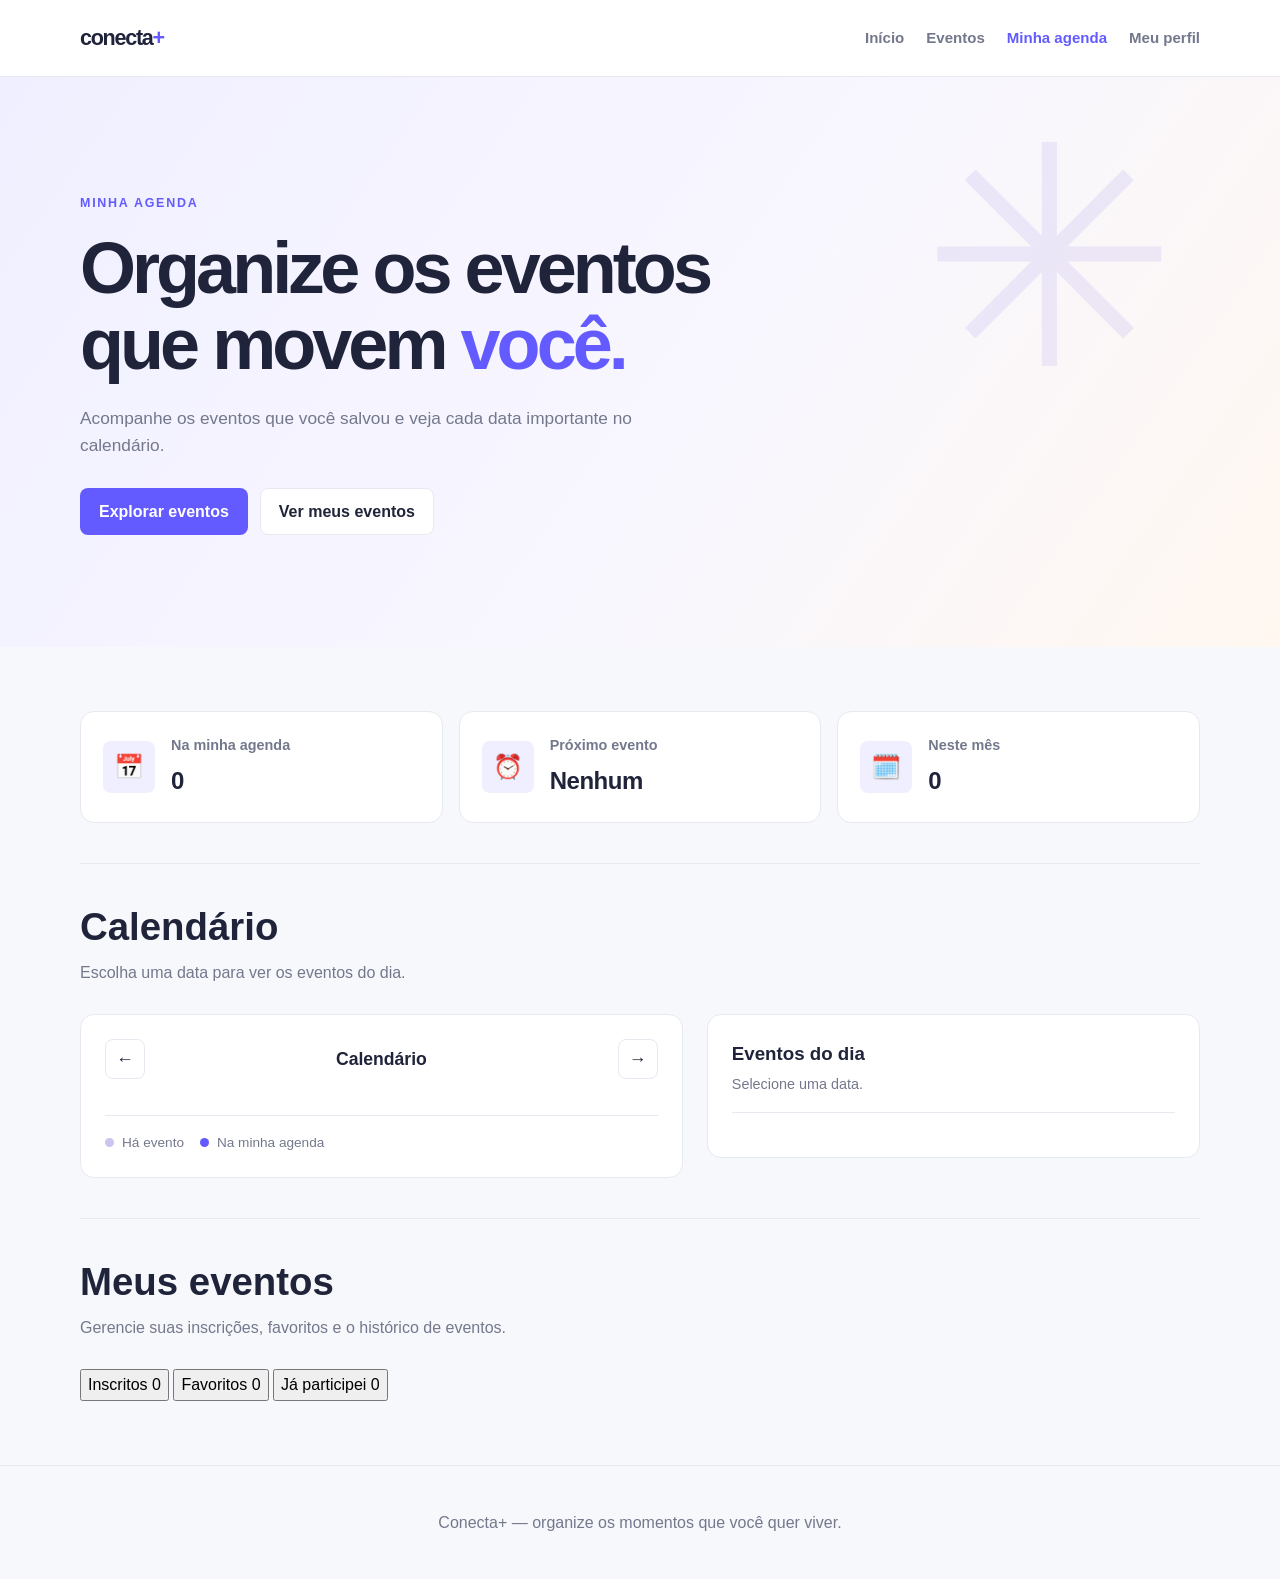
==== commit ea05f7d8: "feat(agenda): adiciona estrutura completa da página de agenda e gerenciamento de eventos Implementaç" ====
--- a/agenda.html
+++ b/agenda.html
@@ -105,19 +105,50 @@
 
       <hr class="agenda-divider">
 
-      <!-- ==================== EVENTOS SALVOS ==================== -->
+      <!-- ==================== MEUS EVENTOS (ABAS) ==================== -->
       <div class="section-heading" id="meus-eventos">
         <h2>Meus eventos</h2>
-        <p>Eventos que você adicionou à sua agenda.</p>
+        <p>Gerencie suas inscrições, favoritos e o histórico de eventos.</p>
       </div>
 
-      <div class="agenda-grid" id="saved-events" aria-live="polite"></div>
+      <div class="agenda-tabs" role="tablist" aria-label="Meus eventos">
+        <button class="agenda-tab is-active" id="tab-registered" type="button" role="tab" aria-selected="true" aria-controls="panel-registered" data-tab="registered">
+          Inscritos <span class="agenda-tab-count" id="count-registered">0</span>
+        </button>
+        <button class="agenda-tab" id="tab-favorites" type="button" role="tab" aria-selected="false" aria-controls="panel-favorites" data-tab="favorites">
+          Favoritos <span class="agenda-tab-count" id="count-favorites">0</span>
+        </button>
+        <button class="agenda-tab" id="tab-attended" type="button" role="tab" aria-selected="false" aria-controls="panel-attended" data-tab="attended">
+          Já participei <span class="agenda-tab-count" id="count-attended">0</span>
+        </button>
+      </div>
 
-      <div class="agenda-empty" id="saved-empty" hidden>
-        <span class="agenda-empty-icon" aria-hidden="true">📅</span>
-        <h3>Sua agenda está vazia</h3>
-        <p>Explore os eventos e adicione os que você quer viver.</p>
-        <a class="button" href="eventos.html">Explorar eventos</a>
+      <div class="agenda-tab-panel" id="panel-registered" role="tabpanel" aria-labelledby="tab-registered">
+        <div class="agenda-grid" id="registered-events" aria-live="polite"></div>
+        <div class="agenda-empty" id="registered-empty" hidden>
+          <span class="agenda-empty-icon" aria-hidden="true">📅</span>
+          <h3>Você não está inscrito em nenhum evento</h3>
+          <p>Explore os eventos e inscreva-se nos que você quer viver.</p>
+          <a class="button" href="eventos.html">Explorar eventos</a>
+        </div>
+      </div>
+
+      <div class="agenda-tab-panel" id="panel-favorites" role="tabpanel" aria-labelledby="tab-favorites" hidden>
+        <div class="agenda-grid" id="favorite-events" aria-live="polite"></div>
+        <div class="agenda-empty" id="favorite-empty" hidden>
+          <span class="agenda-empty-icon" aria-hidden="true">♡</span>
+          <h3>Nenhum evento favorito</h3>
+          <p>Toque no coração de um evento para guardá-lo aqui.</p>
+        </div>
+      </div>
+
+      <div class="agenda-tab-panel" id="panel-attended" role="tabpanel" aria-labelledby="tab-attended" hidden>
+        <div class="agenda-grid" id="attended-events" aria-live="polite"></div>
+        <div class="agenda-empty" id="attended-empty" hidden>
+          <span class="agenda-empty-icon" aria-hidden="true">🕘</span>
+          <h3>Seu histórico está vazio</h3>
+          <p>Eventos que já aconteceram podem ser marcados como "Já participei".</p>
+        </div>
       </div>
 
       <p class="agenda-error" id="agenda-error" role="alert" hidden></p>
--- a/css/agenda.css
+++ b/css/agenda.css
@@ -1,164 +1,187 @@
-
 /* ========================================
    CONECTA+ | MINHA AGENDA
    Arquivo: css/agenda.css
 ======================================== */
 
-/* Estrutura principal */
-.agenda-page {
-  width: 100%;
-  min-height: 100vh;
-  padding: 32px 24px;
-  margin: 0 auto;
-}
-
-.agenda-container {
-  width: 100%;
-  max-width: 1200px;
-  margin: 0 auto;
-}
-
-/* Cabeçalho da página */
-.agenda-header {
-  display: flex;
-  align-items: center;
-  justify-content: space-between;
-  gap: 20px;
-  margin-bottom: 32px;
-}
-
-.agenda-header h1 {
-  margin: 0 0 8px;
-  font-size: 2rem;
-  font-weight: 700;
-  color: var(--text-primary, #1f2937);
-}
-
-.agenda-header p {
+/* ---------- Destaque (mesmo padrão de eventos.css) ---------- */
+.agenda-hero {
+  position: relative;
+  overflow: hidden;
+  padding: clamp(64px, 10vw, 112px) 0;
+  background: linear-gradient(125deg, #f0efff 0%, #f8f7ff 55%, #fff7f0 100%);
+}
+
+.agenda-hero-content {
+  position: relative;
+  z-index: 1;
+}
+
+.agenda-eyebrow {
+  display: inline-block;
+  margin-bottom: 16px;
+  color: var(--color-primary);
+  font-size: .78rem;
+  font-weight: 800;
+  letter-spacing: .14em;
+}
+
+.agenda-hero h1 {
+  max-width: 760px;
   margin: 0;
-  color: var(--text-secondary, #6b7280);
-  font-size: 1rem;
-}
-
-/* Resumo da agenda */
+  font-size: clamp(2.4rem, 6vw, 4.5rem);
+  line-height: 1.06;
+  letter-spacing: -.055em;
+}
+
+.agenda-hero h1 span {
+  color: var(--color-primary);
+}
+
+.agenda-hero-content > p {
+  max-width: 590px;
+  margin: 22px 0 28px;
+  color: var(--color-muted);
+  font-size: 1.08rem;
+}
+
+.agenda-hero-actions {
+  display: flex;
+  flex-wrap: wrap;
+  gap: 12px;
+}
+
+.agenda-hero-actions .button {
+  text-decoration: none;
+}
+
+.agenda-hero-decoration {
+  position: absolute;
+  top: 5%;
+  right: 8%;
+  color: rgba(95, 78, 210, .10);
+  font-size: clamp(10rem, 24vw, 23rem);
+  line-height: 1;
+  pointer-events: none;
+}
+
+/* ---------- Divisória entre blocos ---------- */
+.agenda-divider {
+  height: 0;
+  margin: 40px 0;
+  border: 0;
+  border-top: 1px solid var(--color-border);
+}
+
+/* ---------- Resumo ---------- */
 .agenda-summary {
   display: grid;
   grid-template-columns: repeat(3, minmax(0, 1fr));
-  gap: 20px;
-  margin-bottom: 32px;
+  gap: 16px;
 }
 
 .agenda-summary-card {
   display: flex;
   align-items: center;
   gap: 16px;
-  min-height: 120px;
-  padding: 24px;
-  background: var(--surface, #ffffff);
-  border: 1px solid var(--border-color, #e5e7eb);
-  border-radius: var(--radius-lg, 16px);
-  box-shadow: 0 4px 12px rgba(0, 0, 0, 0.04);
+  min-width: 0;
+  padding: 22px;
+  border: 1px solid var(--color-border);
+  border-radius: var(--radius-md);
+  background: var(--color-surface);
 }
 
 .agenda-summary-icon {
-  display: flex;
-  align-items: center;
-  justify-content: center;
+  display: grid;
   flex-shrink: 0;
   width: 52px;
   height: 52px;
-  border-radius: 14px;
-  background: var(--primary-light, #ede9fe);
-  color: var(--primary, #6d28d9);
+  place-items: center;
+  border-radius: var(--radius-sm);
+  background: #f0efff;
   font-size: 1.5rem;
 }
 
-.agenda-summary-info h2 {
-  margin: 0 0 6px;
-  color: var(--text-secondary, #6b7280);
-  font-size: 0.9rem;
-  font-weight: 500;
-}
-
-.agenda-summary-number {
+.agenda-summary-card h2 {
+  margin: 0 0 4px;
+  color: var(--color-muted);
+  font-size: .9rem;
+  font-weight: 600;
+}
+
+.agenda-summary-value {
   margin: 0;
-  color: var(--text-primary, #1f2937);
-  font-size: 1.8rem;
-  font-weight: 700;
-}
-
-/* Área principal: calendário e conteúdo */
+  font-size: 1.5rem;
+  font-weight: 800;
+  letter-spacing: -.02em;
+  overflow-wrap: anywhere;
+}
+
+/* ---------- Calendário + eventos do dia ---------- */
 .agenda-layout {
   display: grid;
-  grid-template-columns: minmax(0, 1fr) minmax(280px, 0.85fr);
+  grid-template-columns: minmax(0, 1.1fr) minmax(280px, .9fr);
   align-items: start;
   gap: 24px;
 }
 
-/* Painéis */
 .agenda-panel {
   min-width: 0;
   padding: 24px;
-  background: var(--surface, #ffffff);
-  border: 1px solid var(--border-color, #e5e7eb);
-  border-radius: var(--radius-lg, 16px);
-  box-shadow: 0 4px 12px rgba(0, 0, 0, 0.04);
+  border: 1px solid var(--color-border);
+  border-radius: var(--radius-md);
+  background: var(--color-surface);
 }
 
 .agenda-panel-header {
+  margin-bottom: 20px;
+  padding-bottom: 16px;
+  border-bottom: 1px solid var(--color-border);
+}
+
+.agenda-panel-header h3 {
+  margin: 0 0 4px;
+}
+
+.agenda-panel-header p {
+  margin: 0;
+  color: var(--color-muted);
+  font-size: .9rem;
+}
+
+.calendar-navigation {
   display: flex;
   align-items: center;
   justify-content: space-between;
   gap: 12px;
-  margin-bottom: 24px;
-}
-
-.agenda-panel-header h2 {
-  margin: 0;
-  color: var(--text-primary, #1f2937);
-  font-size: 1.25rem;
-  font-weight: 700;
-}
-
-/* Navegação do calendário */
-.calendar-navigation {
-  display: flex;
-  align-items: center;
-  justify-content: space-between;
-  gap: 12px;
-  margin-bottom: 20px;
+  margin-bottom: 16px;
 }
 
 .calendar-month {
   margin: 0;
-  color: var(--text-primary, #1f2937);
   font-size: 1.1rem;
-  font-weight: 600;
   text-align: center;
 }
 
 .calendar-nav-button {
-  display: inline-flex;
-  align-items: center;
-  justify-content: center;
-  width: 38px;
-  height: 38px;
-  padding: 0;
-  background: var(--surface, #ffffff);
-  color: var(--text-primary, #1f2937);
-  border: 1px solid var(--border-color, #e5e7eb);
-  border-radius: 10px;
-  font-size: 1.2rem;
+  display: inline-grid;
+  width: 40px;
+  height: 40px;
+  place-items: center;
+  border: 1px solid var(--color-border);
+  border-radius: var(--radius-sm);
+  background: var(--color-surface);
+  color: var(--color-text);
+  font-size: 1.1rem;
   cursor: pointer;
-  transition: background 0.2s ease, color 0.2s ease;
+  transition: background 160ms ease, color 160ms ease, border-color 160ms ease;
 }
 
 .calendar-nav-button:hover {
-  background: var(--primary, #6d28d9);
-  color: #ffffff;
-}
-
-/* Grade do calendário */
+  border-color: var(--color-primary);
+  background: var(--color-primary);
+  color: #fff;
+}
+
 .calendar-grid {
   display: grid;
   grid-template-columns: repeat(7, minmax(0, 1fr));
@@ -166,75 +189,83 @@
 }
 
 .calendar-weekday {
-  padding: 10px 0;
-  color: var(--text-secondary, #6b7280);
-  font-size: 0.8rem;
-  font-weight: 600;
+  padding: 8px 0;
+  color: var(--color-muted);
+  font-size: .78rem;
+  font-weight: 700;
   text-align: center;
 }
 
 .calendar-day {
   position: relative;
-  display: flex;
-  align-items: center;
-  justify-content: center;
-  min-width: 0;
-  min-height: 42px;
+  display: grid;
+  min-height: 44px;
   padding: 4px;
+  place-items: center;
+  border: 1px solid transparent;
+  border-radius: var(--radius-sm);
   background: transparent;
-  color: var(--text-primary, #1f2937);
-  border: 1px solid transparent;
-  border-radius: 10px;
+  color: var(--color-text);
   font: inherit;
-  font-size: 0.9rem;
+  font-size: .9rem;
   cursor: pointer;
-  transition: background 0.2s ease, border-color 0.2s ease;
+  transition: background 160ms ease, border-color 160ms ease;
 }
 
 .calendar-day:hover {
-  background: var(--primary-light, #ede9fe);
-  border-color: var(--primary, #6d28d9);
+  border-color: var(--color-primary);
+  background: #f0efff;
+}
+
+.calendar-day.is-outside {
+  color: var(--color-muted);
+  opacity: .55;
 }
 
 .calendar-day.is-today {
-  border-color: var(--primary, #6d28d9);
-  font-weight: 700;
+  border-color: var(--color-primary);
+  font-weight: 800;
 }
 
 .calendar-day.is-selected {
-  background: var(--primary, #6d28d9);
-  color: #ffffff;
-}
-
-.calendar-day.is-outside {
-  color: var(--text-muted, #9ca3af);
-  opacity: 0.6;
+  background: var(--color-primary);
+  color: #fff;
+}
+
+.calendar-day.has-event::after,
+.calendar-legend-dot {
+  background: #c9c5ef;
 }
 
 .calendar-day.has-event::after {
   position: absolute;
-  bottom: 4px;
+  bottom: 5px;
   left: 50%;
-  width: 5px;
-  height: 5px;
-  background: var(--accent, #f59e0b);
+  width: 6px;
+  height: 6px;
   border-radius: 50%;
   content: "";
   transform: translateX(-50%);
 }
 
+.calendar-day.is-saved::after,
+.calendar-legend-dot.is-saved {
+  background: var(--color-primary);
+}
+
 .calendar-day.is-selected.has-event::after {
-  background: #ffffff;
-}
-
-/* Legenda do calendário */
+  background: #fff;
+}
+
 .calendar-legend {
   display: flex;
   flex-wrap: wrap;
   gap: 16px;
   margin-top: 20px;
-  color: var(--text-secondary, #6b7280);
-  font-size: 0.85rem;
+  padding-top: 16px;
+  border-top: 1px solid var(--color-border);
+  color: var(--color-muted);
+  font-size: .85rem;
 }
 
 .calendar-legend-item {
@@ -246,331 +277,231 @@
 .calendar-legend-dot {
   width: 9px;
   height: 9px;
-  background: var(--accent, #f59e0b);
   border-radius: 50%;
 }
 
-/* Lista de eventos */
-.agenda-events {
+/* ---------- Cards de evento ---------- */
+.agenda-list {
+  display: grid;
+  gap: 16px;
+}
+
+.agenda-grid {
+  display: grid;
+  grid-template-columns: repeat(3, minmax(0, 1fr));
+  gap: 20px;
+  align-items: stretch;
+}
+
+.agenda-card {
   display: flex;
   flex-direction: column;
-  gap: 16px;
-}
-
-.agenda-event-card {
-  display: flex;
-  align-items: flex-start;
-  gap: 16px;
+  min-width: 0;
+  overflow: hidden;
+  border: 1px solid var(--color-border);
+  border-radius: var(--radius-md);
+  background: var(--color-surface);
+  transition: transform 180ms ease, box-shadow 180ms ease;
+}
+
+.agenda-card:hover {
+  transform: translateY(-4px);
+  box-shadow: 0 12px 30px rgba(30, 25, 70, .10);
+}
+
+.agenda-card.is-past {
+  opacity: .72;
+}
+
+.agenda-card-art {
+  display: grid;
+  min-height: 110px;
+  place-items: center;
+  background: linear-gradient(135deg, #efedff, #faf3ff);
+  color: var(--color-primary);
+  font-size: 2.8rem;
+}
+
+.agenda-card-art[data-category="Tecnologia"] { background: linear-gradient(135deg, #e3f5ff, #edf0ff); }
+.agenda-card-art[data-category="Gastronomia"] { background: linear-gradient(135deg, #fff0e3, #fff8e7); }
+.agenda-card-art[data-category="Música"],
+.agenda-card-art[data-category="Musica"] { background: linear-gradient(135deg, #ffe7ef, #f4eaff); }
+.agenda-card-art[data-category="Esporte"] { background: linear-gradient(135deg, #e3f8eb, #f5fbe6); }
+.agenda-card-art[data-category="Feira"] { background: linear-gradient(135deg, #fff2d9, #fff9ee); }
+
+.agenda-card-content {
+  display: flex;
+  flex: 1;
+  flex-direction: column;
+  padding: 18px;
+}
+
+.agenda-card-top {
+  display: flex;
+  flex-wrap: wrap;
+  align-items: center;
+  gap: 8px;
+}
+
+.agenda-card-category {
+  color: var(--color-primary);
+  font-size: .78rem;
+  font-weight: 800;
+  letter-spacing: .08em;
+  text-transform: uppercase;
+}
+
+.agenda-badge {
+  padding: 3px 9px;
+  border-radius: 999px;
+  background: #f1f1f4;
+  color: var(--color-muted);
+  font-size: .72rem;
+  font-weight: 700;
+}
+
+.agenda-card-date {
+  margin: 12px 0 4px;
+  font-size: .9rem;
+  font-weight: 700;
+}
+
+.agenda-card h4 {
+  margin: 0;
+  font-size: 1.05rem;
+  overflow-wrap: anywhere;
+}
+
+.agenda-card-meta,
+.agenda-card-description {
+  margin: 8px 0 0;
+  color: var(--color-muted);
+  font-size: .9rem;
+}
+
+.agenda-card-footer {
+  display: flex;
+  flex-wrap: wrap;
+  gap: 10px;
+  margin-top: auto;
+  padding-top: 16px;
+}
+
+.agenda-card-footer .button {
+  flex: 1;
+  min-width: 110px;
+  padding-inline: 12px;
+  font-size: .9rem;
+  text-align: center;
+  text-decoration: none;
+}
+
+.agenda-save-button[aria-pressed="true"] {
+  border-color: var(--color-primary);
+  background: #f0efff;
+  color: var(--color-primary);
+}
+
+/* ---------- Estados vazio e erro ---------- */
+.agenda-empty {
+  padding: 40px 20px;
+  border: 1px dashed var(--color-border);
+  border-radius: var(--radius-md);
+  text-align: center;
+}
+
+.agenda-panel .agenda-empty {
+  padding: 28px 16px;
+}
+
+.agenda-empty-icon {
+  color: var(--color-primary);
+  font-size: 2.2rem;
+}
+
+.agenda-empty h3 {
+  margin: 8px 0;
+}
+
+.agenda-empty p {
+  margin: 0 0 18px;
+  color: var(--color-muted);
+}
+
+.agenda-empty p:last-child {
+  margin-bottom: 0;
+}
+
+.agenda-error {
   padding: 16px;
-  background: var(--surface, #ffffff);
-  border: 1px solid var(--border-color, #e5e7eb);
-  border-radius: 14px;
-  transition: box-shadow 0.2s ease, transform 0.2s ease;
-}
-
-.agenda-event-card:hover {
-  box-shadow: 0 6px 16px rgba(0, 0, 0, 0.06);
-  transform: translateY(-2px);
-}
-
-.agenda-event-date {
-  display: flex;
-  flex-direction: column;
-  align-items: center;
-  justify-content: center;
-  flex-shrink: 0;
-  width: 62px;
-  min-height: 68px;
-  padding: 8px;
-  background: var(--primary-light, #ede9fe);
-  color: var(--primary, #6d28d9);
-  border-radius: 12px;
-}
-
-.agenda-event-date-day {
-  font-size: 1.5rem;
-  font-weight: 700;
-  line-height: 1.2;
-}
-
-.agenda-event-date-month {
-  margin-top: 4px;
-  font-size: 0.75rem;
-  font-weight: 600;
-  text-transform: uppercase;
-}
-
-.agenda-event-content {
-  flex: 1;
-  min-width: 0;
-}
-
-.agenda-event-title {
-  margin: 0 0 8px;
-  color: var(--text-primary, #1f2937);
-  font-size: 1rem;
-  font-weight: 700;
-  overflow-wrap: anywhere;
-}
-
-.agenda-event-description {
-  margin: 0 0 10px;
-  color: var(--text-secondary, #6b7280);
-  font-size: 0.9rem;
-  line-height: 1.5;
-}
-
-.agenda-event-meta {
-  display: flex;
-  flex-wrap: wrap;
-  gap: 8px 14px;
-  color: var(--text-secondary, #6b7280);
-  font-size: 0.82rem;
-}
-
-.agenda-event-meta span {
-  display: inline-flex;
-  align-items: center;
-  gap: 5px;
-}
-
-/* Status e etiquetas */
-.agenda-badge {
-  display: inline-flex;
-  align-items: center;
-  width: fit-content;
-  padding: 5px 10px;
-  background: var(--primary-light, #ede9fe);
-  color: var(--primary, #6d28d9);
-  border-radius: 999px;
-  font-size: 0.75rem;
-  font-weight: 600;
-}
-
-.agenda-badge.is-confirmed {
-  background: #dcfce7;
-  color: #166534;
-}
-
-.agenda-badge.is-favorite {
-  background: #fef3c7;
-  color: #92400e;
-}
-
-/* Ações dos eventos */
-.agenda-event-actions {
-  display: flex;
-  flex-wrap: wrap;
-  gap: 8px;
-  margin-top: 14px;
-}
-
-.agenda-button {
-  display: inline-flex;
-  align-items: center;
-  justify-content: center;
-  min-height: 38px;
-  padding: 9px 14px;
-  background: var(--primary, #6d28d9);
-  color: #ffffff;
-  border: 1px solid transparent;
-  border-radius: 9px;
-  font: inherit;
-  font-size: 0.85rem;
-  font-weight: 600;
-  text-decoration: none;
-  cursor: pointer;
-  transition: opacity 0.2s ease, background 0.2s ease;
-}
-
-.agenda-button:hover {
-  opacity: 0.88;
-}
-
-.agenda-button.is-secondary {
-  background: transparent;
-  color: var(--text-primary, #1f2937);
-  border-color: var(--border-color, #e5e7eb);
-}
-
-.agenda-button.is-danger {
-  background: #dc2626;
-  color: #ffffff;
-}
-
-/* Abas: inscrições e favoritos */
-.agenda-tabs {
-  display: flex;
-  flex-wrap: wrap;
-  gap: 8px;
-  margin-bottom: 20px;
-  border-bottom: 1px solid var(--border-color, #e5e7eb);
-}
-
-.agenda-tab {
-  padding: 12px 16px;
-  background: transparent;
-  color: var(--text-secondary, #6b7280);
-  border: 0;
-  border-bottom: 3px solid transparent;
-  font: inherit;
-  font-weight: 600;
-  cursor: pointer;
-}
-
-.agenda-tab:hover,
-.agenda-tab.is-active {
-  color: var(--primary, #6d28d9);
-}
-
-.agenda-tab.is-active {
-  border-bottom-color: var(--primary, #6d28d9);
-}
-
-/* Estado vazio */
-.agenda-empty {
-  padding: 32px 20px;
-  color: var(--text-secondary, #6b7280);
-  text-align: center;
-  border: 1px dashed var(--border-color, #d1d5db);
-  border-radius: 14px;
-}
-
-.agenda-empty-icon {
-  margin-bottom: 12px;
-  font-size: 2rem;
-}
-
-.agenda-empty h3 {
-  margin: 0 0 8px;
-  color: var(--text-primary, #1f2937);
-  font-size: 1.05rem;
-}
-
-.agenda-empty p {
-  margin: 0;
-  font-size: 0.9rem;
-  line-height: 1.5;
-}
-
-/* Acessibilidade: foco visível */
-.agenda-page button:focus-visible,
-.agenda-page a:focus-visible {
-  outline: 3px solid var(--primary, #6d28d9);
-  outline-offset: 3px;
-}
-
-/* ========================================
-   RESPONSIVIDADE
-======================================== */
-
+  border-radius: var(--radius-sm);
+  background: #fff0f0;
+  color: #8d2222;
+}
+
+/* ---------- Acessibilidade ---------- */
+.calendar-day:focus-visible,
+.calendar-nav-button:focus-visible {
+  outline: 3px solid var(--color-primary);
+  outline-offset: 2px;
+}
+
+/* ---------- Responsividade ---------- */
 @media (max-width: 900px) {
   .agenda-layout {
     grid-template-columns: 1fr;
   }
 
   .agenda-summary {
+    grid-template-columns: 1fr;
+  }
+
+  .agenda-grid {
     grid-template-columns: repeat(2, minmax(0, 1fr));
   }
 }
 
 @media (max-width: 600px) {
-  .agenda-page {
-    padding: 24px 16px;
-  }
-
-  .agenda-header {
-    align-items: flex-start;
-    flex-direction: column;
-    margin-bottom: 24px;
-  }
-
-  .agenda-header h1 {
-    font-size: 1.65rem;
-  }
-
-  .agenda-summary {
-    grid-template-columns: 1fr;
-    gap: 12px;
-    margin-bottom: 24px;
-  }
-
-  .agenda-summary-card {
-    min-height: auto;
-    padding: 18px;
-  }
-
-  .agenda-summary-icon {
-    width: 46px;
-    height: 46px;
+  .agenda-hero {
+    padding-block: 58px;
+  }
+
+  .agenda-hero-decoration {
+    top: 28%;
+    right: -10%;
+  }
+
+  .agenda-hero-actions .button {
+    width: 100%;
+    text-align: center;
   }
 
   .agenda-panel {
     padding: 16px;
   }
 
-  .agenda-panel-header {
-    align-items: flex-start;
-    flex-direction: column;
-  }
-
   .calendar-grid {
     gap: 3px;
   }
 
   .calendar-day {
-    min-height: 38px;
-    font-size: 0.82rem;
-  }
-
-  .calendar-weekday {
-    font-size: 0.72rem;
-  }
-
-  .agenda-event-card {
-    gap: 12px;
-    padding: 12px;
-  }
-
-  .agenda-event-date {
-    width: 52px;
-    min-height: 60px;
-  }
-
-  .agenda-event-date-day {
-    font-size: 1.25rem;
-  }
-
-  .agenda-event-actions {
-    flex-direction: column;
-    align-items: stretch;
-  }
-
-  .agenda-button {
-    width: 100%;
-  }
-
-  .agenda-tabs {
-    gap: 0;
-  }
-
-  .agenda-tab {
-    flex: 1;
-    padding: 12px 8px;
-    font-size: 0.85rem;
-  }
-}
-
-/* Respeita a preferência de movimento reduzido */
+    min-height: 40px;
+    font-size: .82rem;
+  }
+
+  .agenda-grid {
+    grid-template-columns: 1fr;
+  }
+}
+
 @media (prefers-reduced-motion: reduce) {
-  .agenda-event-card,
-  .agenda-button,
+  .agenda-card,
   .calendar-day,
   .calendar-nav-button {
     transition: none;
   }
 
-  .agenda-event-card:hover {
+  .agenda-card:hover {
     transform: none;
   }
 }
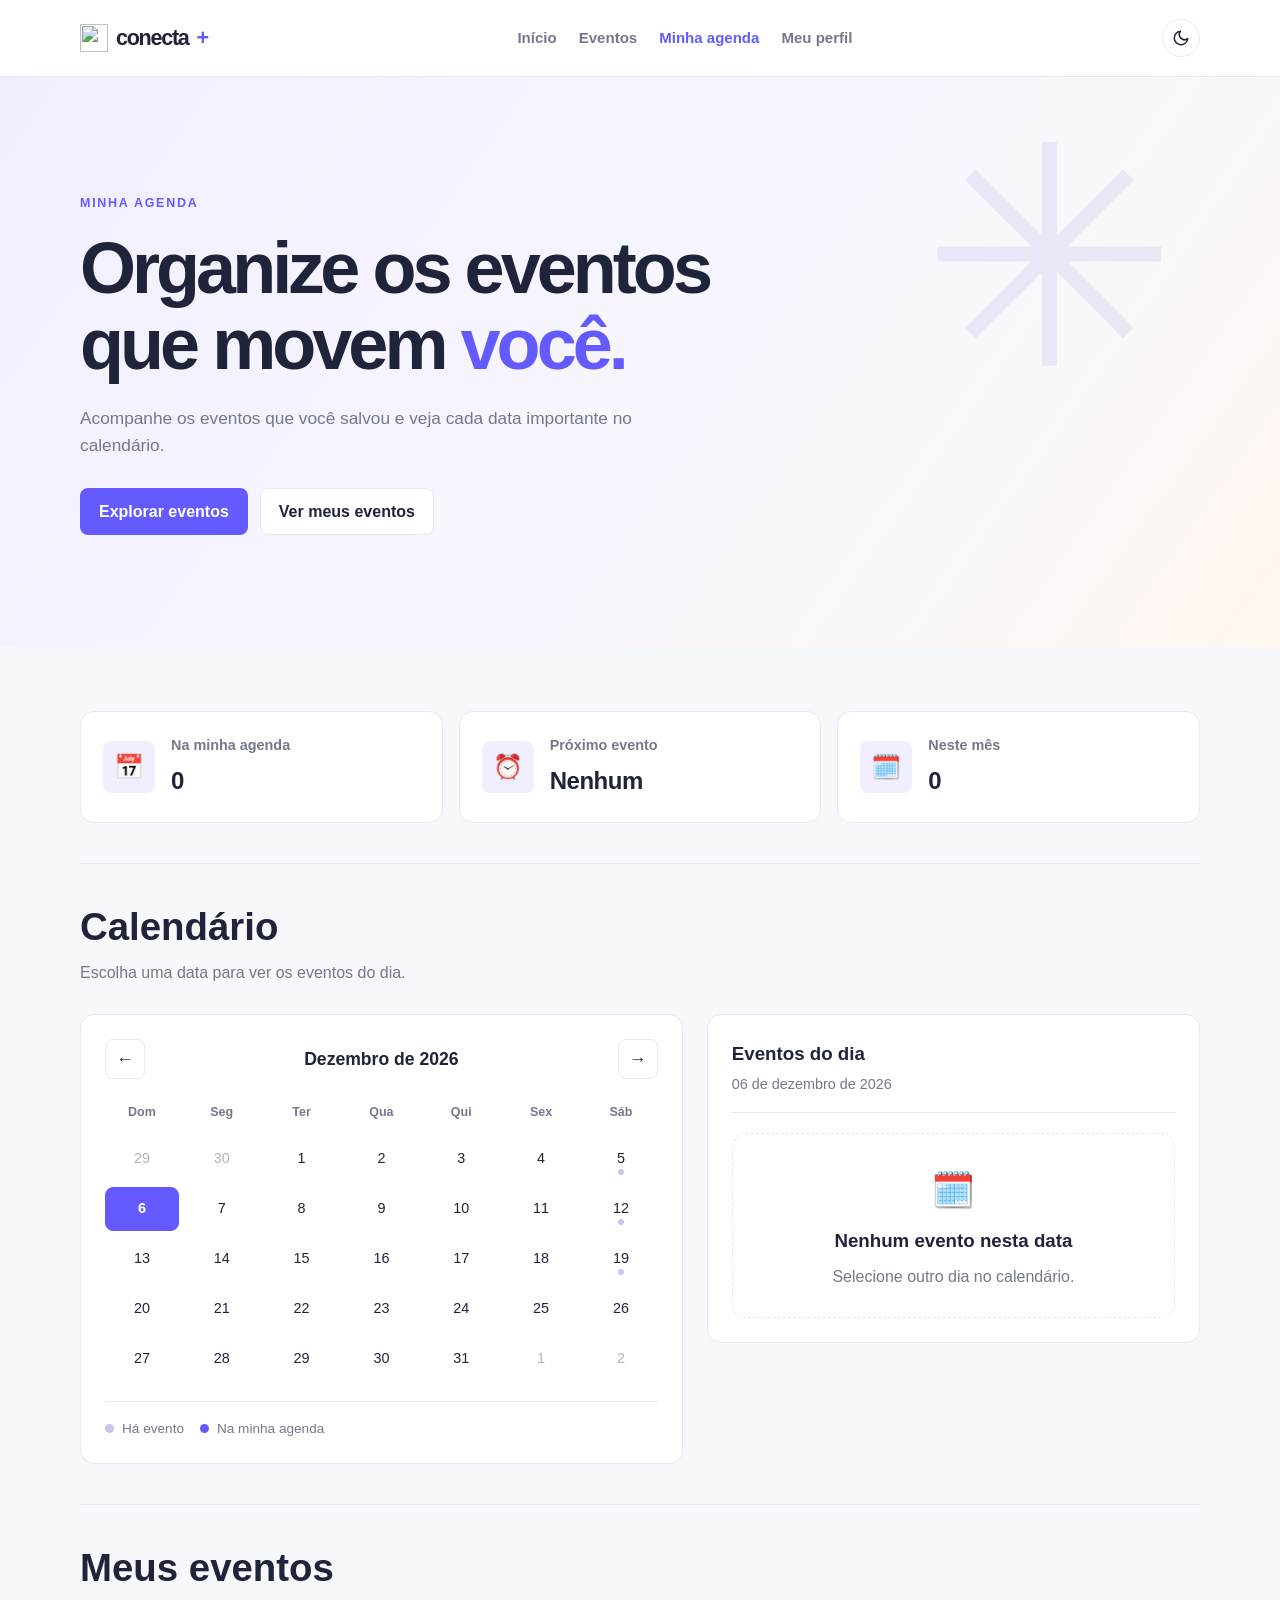
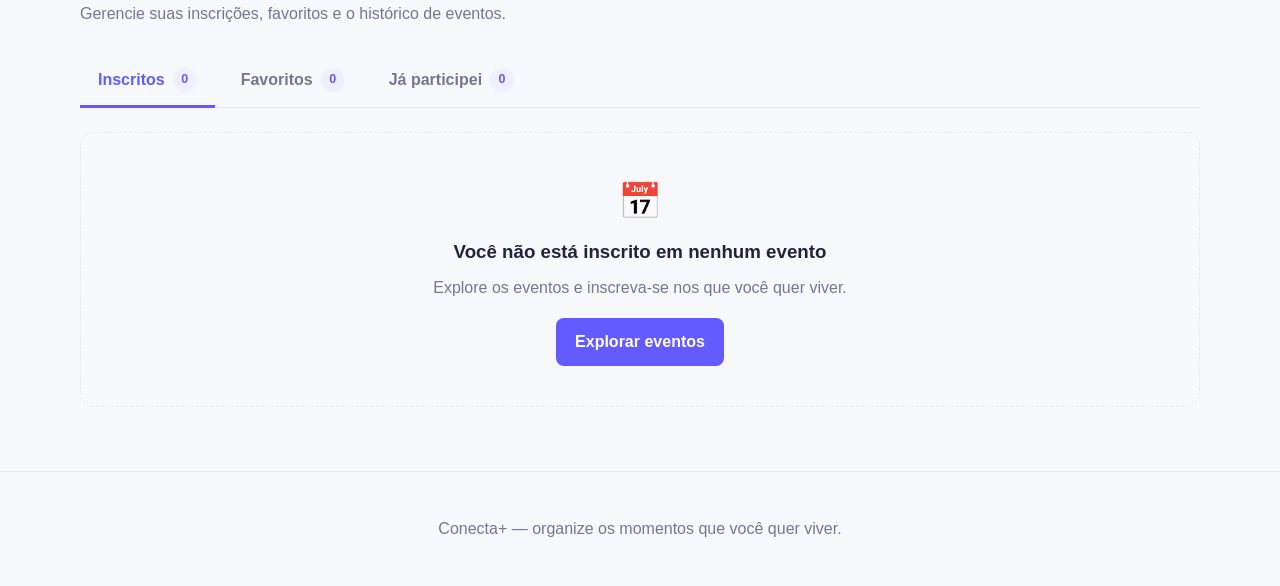
==== commit 0a6b0a38: "feat(tema): adiciona modo escuro e usa as novas imagens nas paginas Co-Authored-By: Claude Sonnet 5." ====
--- a/agenda.html
+++ b/agenda.html
@@ -5,6 +5,9 @@
   <meta name="viewport" content="width=device-width, initial-scale=1.0">
   <meta name="description" content="Organize seus eventos salvos e acompanhe as datas no calendário do Conecta+.">
   <title>Minha agenda | Conecta+</title>
+  <script src="js/theme.js"></script>
+  <link rel="icon" href="assets/images/brand/favicon.svg" type="image/svg+xml">
+  <link rel="icon" href="assets/images/brand/favicon.png" sizes="32x32" type="image/png">
   <link rel="stylesheet" href="css/variables.css">
   <link rel="stylesheet" href="css/global.css">
   <link rel="stylesheet" href="css/components.css">
@@ -17,7 +20,7 @@
 <body>
   <header class="site-header">
     <nav class="navbar container" aria-label="Navegação principal">
-      <a class="brand" href="index.html" aria-label="Conecta+ - início">conecta<span>+</span></a>
+      <a class="brand" href="index.html" aria-label="Conecta+ - início"><img src="assets/images/brand/logo.svg" alt="" width="28" height="28">conecta<span>+</span></a>
       <div class="nav-links">
         <a href="index.html">Início</a>
         <a href="eventos.html">Eventos</a>
--- a/css/variables.css
+++ b/css/variables.css
@@ -7,10 +7,57 @@
   --color-muted: #73788c;
   --color-border: #e7e9f1;
   --color-success: #16865c;
+  --color-tint: #f0efff;
+  --color-tint-gradient: linear-gradient(135deg, #eeedff, #f7f3ff);
+  --color-hero: linear-gradient(125deg, #f0efff 0%, #f8f7ff 55%, #fff7f0 100%);
+  --color-hero-glow: rgba(99, 91, 255, 0.13);
+  --color-header: rgba(255, 255, 255, 0.94);
+  --color-hover-soft: #f0f1f8;
+  --color-danger-soft: #fff0f0;
   --radius-sm: 8px;
   --radius-md: 14px;
   --radius-lg: 22px;
   --shadow-card: 0 8px 30px rgba(32, 36, 58, 0.06);
   --container-width: 1120px;
   --font-main: Inter, -apple-system, BlinkMacSystemFont, "Segoe UI", sans-serif;
+  --art-tech-start: #e3f5ff;
+  --art-tech-end: #edf0ff;
+  --art-gastro-start: #fff0e3;
+  --art-gastro-end: #fff8e7;
+  --art-music-start: #ffe7ef;
+  --art-music-end: #f4eaff;
+  --art-sport-start: #e3f8eb;
+  --art-sport-end: #f5fbe6;
+  --art-fair-start: #fff2d9;
+  --art-fair-end: #fff9ee;
 }
+
+html[data-theme="dark"] {
+  color-scheme: dark;
+  --color-primary: #8b7bfa;
+  --color-primary-dark: #a79bff;
+  --color-background: #10101f;
+  --color-surface: #1c1c32;
+  --color-text: #f5f4fc;
+  --color-muted: #c5c5d5;
+  --color-border: #35354e;
+  --color-success: #4fc38f;
+  --color-tint: #2b2b4a;
+  --color-tint-gradient: linear-gradient(135deg, #2b2b4a, #25203a);
+  --color-hero: linear-gradient(125deg, #1c1c32 0%, #17172f 55%, #221c2e 100%);
+  --color-hero-glow: rgba(139, 123, 250, 0.22);
+  --color-header: rgba(28, 28, 50, 0.94);
+  --color-hover-soft: #2b2b4a;
+  --color-danger-soft: #3a1f2a;
+  --shadow-card: 0 8px 30px rgba(0, 0, 0, 0.35);
+  --art-tech-start: #14283a;
+  --art-tech-end: #1b1f3d;
+  --art-gastro-start: #3a2614;
+  --art-gastro-end: #3a3014;
+  --art-music-start: #3a1426;
+  --art-music-end: #2a1a40;
+  --art-sport-start: #14301f;
+  --art-sport-end: #24301a;
+  --art-fair-start: #3a2e14;
+  --art-fair-end: #2e2814;
+}
--- a/css/components.css
+++ b/css/components.css
@@ -2,7 +2,7 @@
   position: sticky;
   top: 0;
   z-index: 10;
-  background: rgba(255, 255, 255, 0.94);
+  background: var(--color-header);
   border-bottom: 1px solid var(--color-border);
   backdrop-filter: blur(14px);
 }
@@ -16,6 +16,9 @@
 }
 
 .brand {
+  display: inline-flex;
+  align-items: center;
+  gap: 8px;
   font-size: 1.35rem;
   font-weight: 800;
   letter-spacing: -0.06em;
@@ -64,12 +67,12 @@
 
 .button-secondary {
   color: var(--color-text);
-  background: white;
+  background: var(--color-surface);
   border-color: var(--color-border);
 }
 
 .button-secondary:hover {
-  background: #f0f1f8;
+  background: var(--color-hover-soft);
 }
 
 .event-grid {
@@ -109,7 +112,7 @@
   display: inline-flex;
   padding: 5px 10px;
   border-radius: 999px;
-  background: #eeedff;
+  background: var(--color-tint);
   color: var(--color-primary-dark);
   font-size: 0.8rem;
   font-weight: 700;
@@ -121,3 +124,32 @@
   color: var(--color-muted);
   text-align: center;
 }
+
+.theme-toggle {
+  display: inline-flex;
+  align-items: center;
+  justify-content: center;
+  flex-shrink: 0;
+  width: 38px;
+  height: 38px;
+  padding: 0;
+  border: 1px solid var(--color-border);
+  border-radius: 50%;
+  background: transparent;
+  color: var(--color-text);
+  cursor: pointer;
+}
+
+.theme-toggle:hover {
+  background: var(--color-hover-soft);
+}
+
+.theme-toggle:focus-visible {
+  outline: 2px solid var(--color-primary);
+  outline-offset: 2px;
+}
+
+.theme-toggle svg {
+  width: 18px;
+  height: 18px;
+}
--- a/css/agenda.css
+++ b/css/agenda.css
@@ -8,7 +8,7 @@
   position: relative;
   overflow: hidden;
   padding: clamp(64px, 10vw, 112px) 0;
-  background: linear-gradient(125deg, #f0efff 0%, #f8f7ff 55%, #fff7f0 100%);
+  background: var(--color-hero);
 }
 
 .agenda-hero-content {
@@ -97,7 +97,7 @@
   height: 52px;
   place-items: center;
   border-radius: var(--radius-sm);
-  background: #f0efff;
+  background: var(--color-tint);
   font-size: 1.5rem;
 }
 
@@ -214,7 +214,7 @@
 
 .calendar-day:hover {
   border-color: var(--color-primary);
-  background: #f0efff;
+  background: var(--color-tint);
 }
 
 .calendar-day.is-outside {
@@ -314,20 +314,30 @@
 }
 
 .agenda-card-art {
+  position: relative;
+  overflow: hidden;
   display: grid;
   min-height: 110px;
   place-items: center;
-  background: linear-gradient(135deg, #efedff, #faf3ff);
+  background: var(--color-tint-gradient);
   color: var(--color-primary);
   font-size: 2.8rem;
 }
 
-.agenda-card-art[data-category="Tecnologia"] { background: linear-gradient(135deg, #e3f5ff, #edf0ff); }
-.agenda-card-art[data-category="Gastronomia"] { background: linear-gradient(135deg, #fff0e3, #fff8e7); }
+.agenda-card-art img {
+  position: absolute;
+  inset: 0;
+  width: 100%;
+  height: 100%;
+  object-fit: cover;
+}
+
+.agenda-card-art[data-category="Tecnologia"] { background: linear-gradient(135deg, var(--art-tech-start), var(--art-tech-end)); }
+.agenda-card-art[data-category="Gastronomia"] { background: linear-gradient(135deg, var(--art-gastro-start), var(--art-gastro-end)); }
 .agenda-card-art[data-category="Música"],
-.agenda-card-art[data-category="Musica"] { background: linear-gradient(135deg, #ffe7ef, #f4eaff); }
-.agenda-card-art[data-category="Esporte"] { background: linear-gradient(135deg, #e3f8eb, #f5fbe6); }
-.agenda-card-art[data-category="Feira"] { background: linear-gradient(135deg, #fff2d9, #fff9ee); }
+.agenda-card-art[data-category="Musica"] { background: linear-gradient(135deg, var(--art-music-start), var(--art-music-end)); }
+.agenda-card-art[data-category="Esporte"] { background: linear-gradient(135deg, var(--art-sport-start), var(--art-sport-end)); }
+.agenda-card-art[data-category="Feira"] { background: linear-gradient(135deg, var(--art-fair-start), var(--art-fair-end)); }
 
 .agenda-card-content {
   display: flex;
@@ -354,7 +364,7 @@
 .agenda-badge {
   padding: 3px 9px;
   border-radius: 999px;
-  background: #f1f1f4;
+  background: var(--color-hover-soft);
   color: var(--color-muted);
   font-size: .72rem;
   font-weight: 700;
@@ -398,7 +408,7 @@
 
 .agenda-save-button[aria-pressed="true"] {
   border-color: var(--color-primary);
-  background: #f0efff;
+  background: var(--color-tint);
   color: var(--color-primary);
 }
 
@@ -435,7 +445,7 @@
 .agenda-error {
   padding: 16px;
   border-radius: var(--radius-sm);
-  background: #fff0f0;
+  background: var(--color-danger-soft);
   color: #8d2222;
 }
 
@@ -505,3 +515,86 @@
     transform: none;
   }
 }
+
+/* ---------- Abas: inscritos / favoritos / histórico ---------- */
+.agenda-tabs {
+  display: flex;
+  flex-wrap: wrap;
+  gap: 8px;
+  margin-bottom: 24px;
+  border-bottom: 1px solid var(--color-border);
+}
+
+.agenda-tab {
+  display: inline-flex;
+  align-items: center;
+  gap: 8px;
+  margin-bottom: -1px;
+  padding: 12px 18px;
+  border: 0;
+  border-bottom: 3px solid transparent;
+  background: transparent;
+  color: var(--color-muted);
+  font: inherit;
+  font-weight: 700;
+  cursor: pointer;
+  transition: color 160ms ease, border-color 160ms ease;
+}
+
+.agenda-tab:hover { color: var(--color-text); }
+
+.agenda-tab.is-active {
+  border-bottom-color: var(--color-primary);
+  color: var(--color-primary);
+}
+
+.agenda-tab-count {
+  min-width: 24px;
+  padding: 2px 8px;
+  border-radius: 999px;
+  background: var(--color-tint);
+  color: var(--color-primary);
+  font-size: .78rem;
+  text-align: center;
+}
+
+.agenda-tab:focus-visible,
+.agenda-fav-button:focus-visible {
+  outline: 3px solid var(--color-primary);
+  outline-offset: 2px;
+}
+
+.agenda-tab-panel[hidden] { display: none; }
+
+/* ---------- Ações extras dos cards ---------- */
+.agenda-card-footer .agenda-fav-button {
+  flex: 0 0 auto;
+  min-width: 44px;
+  font-size: 1.1rem;
+  line-height: 1;
+}
+
+.agenda-card-footer .agenda-fav-button[aria-pressed="true"] {
+  border-color: #e0457b;
+  background: #ffe7ef;
+  color: #e0457b;
+}
+
+.agenda-card-footer .agenda-fav-button.has-text {
+  flex: 1;
+  font-size: .9rem;
+}
+
+.agenda-badge.is-done {
+  background: #e3f8eb;
+  color: #1f7a45;
+}
+
+.agenda-card-footer .agenda-danger {
+  border-color: #e7b4b4;
+  color: #b42323;
+}
+
+.agenda-card-footer .agenda-danger:hover {
+  background: var(--color-danger-soft);
+}
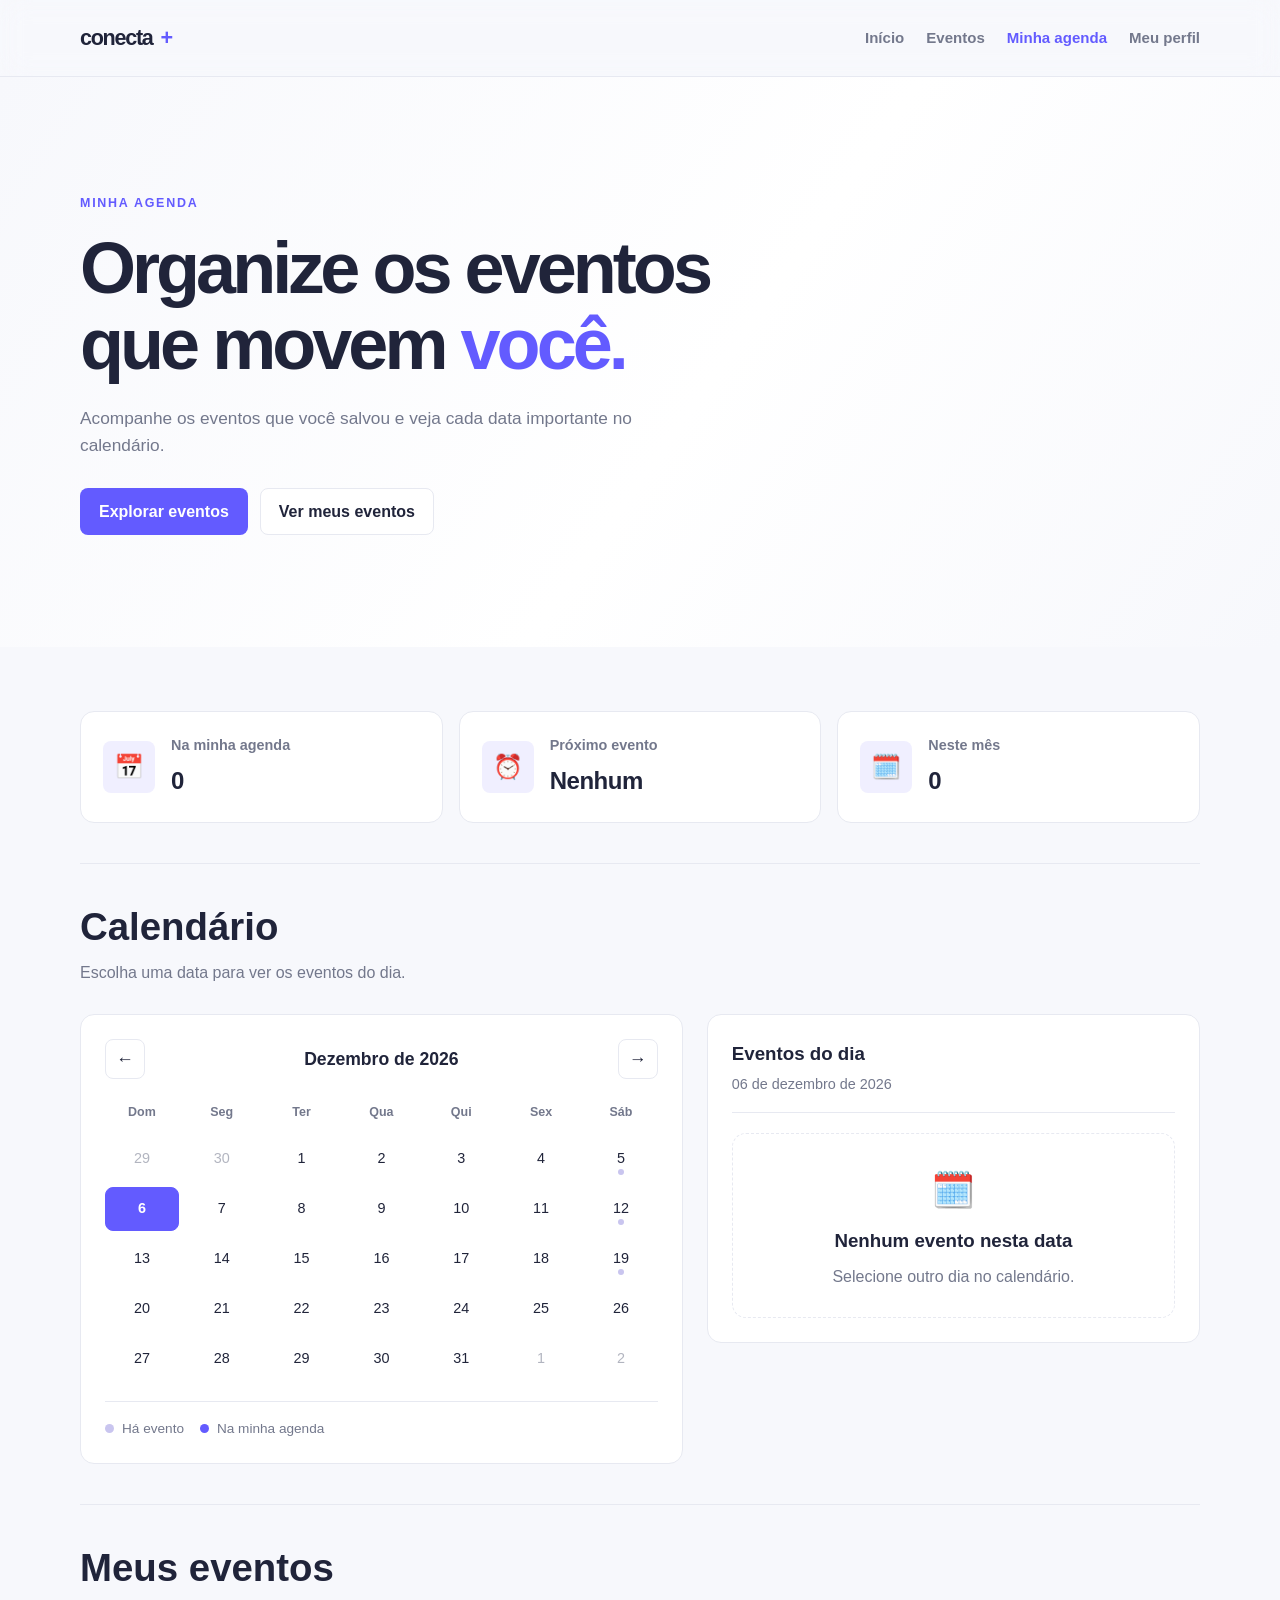
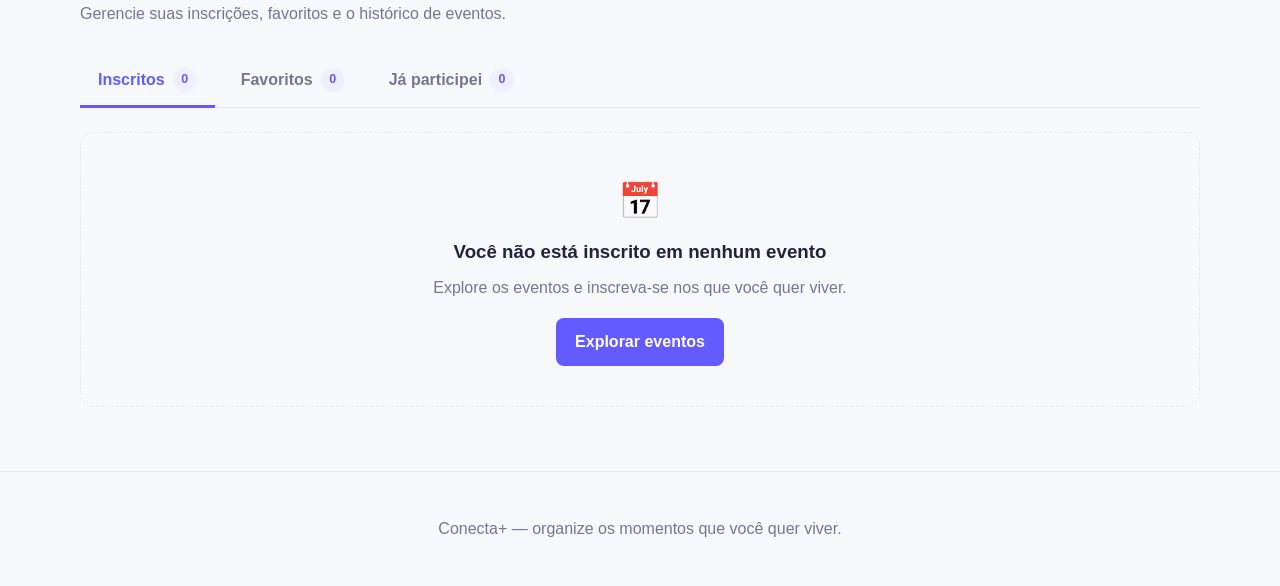
==== commit f47e53dd: "fix: padronizar tema claro e escuro nas páginas" ====
--- a/agenda.html
+++ b/agenda.html
@@ -5,9 +5,6 @@
   <meta name="viewport" content="width=device-width, initial-scale=1.0">
   <meta name="description" content="Organize seus eventos salvos e acompanhe as datas no calendário do Conecta+.">
   <title>Minha agenda | Conecta+</title>
-  <script src="js/theme.js"></script>
-  <link rel="icon" href="assets/images/brand/favicon.svg" type="image/svg+xml">
-  <link rel="icon" href="assets/images/brand/favicon.png" sizes="32x32" type="image/png">
   <link rel="stylesheet" href="css/variables.css">
   <link rel="stylesheet" href="css/global.css">
   <link rel="stylesheet" href="css/components.css">
@@ -16,11 +13,12 @@
   <script src="js/data.js" defer></script>
   <script src="js/storage.js" defer></script>
   <script src="js/agenda.js" defer></script>
+  <script src="js/theme.js"></script>
 </head>
 <body>
   <header class="site-header">
     <nav class="navbar container" aria-label="Navegação principal">
-      <a class="brand" href="index.html" aria-label="Conecta+ - início"><img src="assets/images/brand/logo.svg" alt="" width="28" height="28">conecta<span>+</span></a>
+      <a class="brand" href="index.html" aria-label="Conecta+ - início">conecta<span>+</span></a>
       <div class="nav-links">
         <a href="index.html">Início</a>
         <a href="eventos.html">Eventos</a>
--- a/css/variables.css
+++ b/css/variables.css
@@ -1,3 +1,4 @@
+
 :root {
   --color-primary: #635bff;
   --color-primary-dark: #4b43d6;
@@ -7,57 +8,27 @@
   --color-muted: #73788c;
   --color-border: #e7e9f1;
   --color-success: #16865c;
-  --color-tint: #f0efff;
-  --color-tint-gradient: linear-gradient(135deg, #eeedff, #f7f3ff);
-  --color-hero: linear-gradient(125deg, #f0efff 0%, #f8f7ff 55%, #fff7f0 100%);
-  --color-hero-glow: rgba(99, 91, 255, 0.13);
-  --color-header: rgba(255, 255, 255, 0.94);
-  --color-hover-soft: #f0f1f8;
-  --color-danger-soft: #fff0f0;
+
   --radius-sm: 8px;
   --radius-md: 14px;
   --radius-lg: 22px;
+
   --shadow-card: 0 8px 30px rgba(32, 36, 58, 0.06);
   --container-width: 1120px;
   --font-main: Inter, -apple-system, BlinkMacSystemFont, "Segoe UI", sans-serif;
-  --art-tech-start: #e3f5ff;
-  --art-tech-end: #edf0ff;
-  --art-gastro-start: #fff0e3;
-  --art-gastro-end: #fff8e7;
-  --art-music-start: #ffe7ef;
-  --art-music-end: #f4eaff;
-  --art-sport-start: #e3f8eb;
-  --art-sport-end: #f5fbe6;
-  --art-fair-start: #fff2d9;
-  --art-fair-end: #fff9ee;
 }
 
-html[data-theme="dark"] {
+:root[data-theme="dark"] {
   color-scheme: dark;
-  --color-primary: #8b7bfa;
-  --color-primary-dark: #a79bff;
-  --color-background: #10101f;
-  --color-surface: #1c1c32;
-  --color-text: #f5f4fc;
-  --color-muted: #c5c5d5;
-  --color-border: #35354e;
-  --color-success: #4fc38f;
-  --color-tint: #2b2b4a;
-  --color-tint-gradient: linear-gradient(135deg, #2b2b4a, #25203a);
-  --color-hero: linear-gradient(125deg, #1c1c32 0%, #17172f 55%, #221c2e 100%);
-  --color-hero-glow: rgba(139, 123, 250, 0.22);
-  --color-header: rgba(28, 28, 50, 0.94);
-  --color-hover-soft: #2b2b4a;
-  --color-danger-soft: #3a1f2a;
-  --shadow-card: 0 8px 30px rgba(0, 0, 0, 0.35);
-  --art-tech-start: #14283a;
-  --art-tech-end: #1b1f3d;
-  --art-gastro-start: #3a2614;
-  --art-gastro-end: #3a3014;
-  --art-music-start: #3a1426;
-  --art-music-end: #2a1a40;
-  --art-sport-start: #14301f;
-  --art-sport-end: #24301a;
-  --art-fair-start: #3a2e14;
-  --art-fair-end: #2e2814;
+
+  --color-primary: #918bff;
+  --color-primary-dark: #7770f0;
+  --color-background: #12131a;
+  --color-surface: #1d1f2b;
+  --color-text: #f1f2f9;
+  --color-muted: #a6a9bd;
+  --color-border: #353747;
+  --color-success: #4bd6a0;
+
+  --shadow-card: 0 8px 30px rgba(0, 0, 0, 0.22);
 }
--- a/css/global.css
+++ b/css/global.css
@@ -71,3 +71,57 @@
 [hidden] {
   display: none !important;
 }
+
+/* Logo do cabeçalho no tema escuro */
+:root[data-theme="dark"] .logo,
+:root[data-theme="dark"] .logo a,
+:root[data-theme="dark"] .logo span,
+:root[data-theme="dark"] .logo strong,
+:root[data-theme="dark"] .site-logo,
+:root[data-theme="dark"] .site-logo a {
+  color: var(--color-text);
+}
+
+/* Logo do Conecta+ no tema escuro */
+html[data-theme="dark"] .site-header .brand {
+  color: #f5f4fc;
+}
+
+html[data-theme="dark"] .site-header .brand span {
+  color: #a79bff;
+}
+html[data-theme="dark"] .site-header {
+  background-color: #12131a;
+  border-color: #353747;
+}
+
+/* Botões no tema escuro */
+html[data-theme="dark"] button {
+  color: var(--color-text);
+  border-color: var(--color-border);
+}
+
+/* Botões secundários e neutros */
+html[data-theme="dark"] .btn,
+html[data-theme="dark"] .button,
+html[data-theme="dark"] .btn-secondary,
+html[data-theme="dark"] .btn-outline {
+  background-color: var(--color-surface);
+  color: var(--color-text);
+  border-color: var(--color-border);
+}
+
+/* Campos de formulário */
+html[data-theme="dark"] input,
+html[data-theme="dark"] select,
+html[data-theme="dark"] textarea {
+  background-color: var(--color-surface);
+  color: var(--color-text);
+  border-color: var(--color-border);
+}
+
+/* Texto digitado e opções */
+html[data-theme="dark"] input::placeholder,
+html[data-theme="dark"] textarea::placeholder {
+  color: var(--color-muted);
+}
--- a/css/agenda.css
+++ b/css/agenda.css
@@ -4,11 +4,31 @@
 ======================================== */
 
 /* ---------- Destaque (mesmo padrão de eventos.css) ---------- */
+
 .agenda-hero {
   position: relative;
   overflow: hidden;
   padding: clamp(64px, 10vw, 112px) 0;
-  background: var(--color-hero);
+  background: linear-gradient(
+    125deg,
+    var(--color-background) 0%,
+    var(--color-surface) 55%,
+    var(--color-background) 100%
+  );
+}
+
+/* Destaque adaptado ao tema global */
+.agenda-hero h1 {
+  color: var(--color-text);
+}
+
+.agenda-hero-content > p {
+  color: var(--color-muted);
+}
+
+/* Remove o elemento decorativo */
+.agenda-hero-decoration {
+  display: none;
 }
 
 .agenda-hero-content {
@@ -97,7 +117,7 @@
   height: 52px;
   place-items: center;
   border-radius: var(--radius-sm);
-  background: var(--color-tint);
+  background: #f0efff;
   font-size: 1.5rem;
 }
 
@@ -214,7 +234,7 @@
 
 .calendar-day:hover {
   border-color: var(--color-primary);
-  background: var(--color-tint);
+  background: #f0efff;
 }
 
 .calendar-day.is-outside {
@@ -314,30 +334,20 @@
 }
 
 .agenda-card-art {
-  position: relative;
-  overflow: hidden;
   display: grid;
   min-height: 110px;
   place-items: center;
-  background: var(--color-tint-gradient);
+  background: linear-gradient(135deg, #efedff, #faf3ff);
   color: var(--color-primary);
   font-size: 2.8rem;
 }
 
-.agenda-card-art img {
-  position: absolute;
-  inset: 0;
-  width: 100%;
-  height: 100%;
-  object-fit: cover;
-}
-
-.agenda-card-art[data-category="Tecnologia"] { background: linear-gradient(135deg, var(--art-tech-start), var(--art-tech-end)); }
-.agenda-card-art[data-category="Gastronomia"] { background: linear-gradient(135deg, var(--art-gastro-start), var(--art-gastro-end)); }
+.agenda-card-art[data-category="Tecnologia"] { background: linear-gradient(135deg, #e3f5ff, #edf0ff); }
+.agenda-card-art[data-category="Gastronomia"] { background: linear-gradient(135deg, #fff0e3, #fff8e7); }
 .agenda-card-art[data-category="Música"],
-.agenda-card-art[data-category="Musica"] { background: linear-gradient(135deg, var(--art-music-start), var(--art-music-end)); }
-.agenda-card-art[data-category="Esporte"] { background: linear-gradient(135deg, var(--art-sport-start), var(--art-sport-end)); }
-.agenda-card-art[data-category="Feira"] { background: linear-gradient(135deg, var(--art-fair-start), var(--art-fair-end)); }
+.agenda-card-art[data-category="Musica"] { background: linear-gradient(135deg, #ffe7ef, #f4eaff); }
+.agenda-card-art[data-category="Esporte"] { background: linear-gradient(135deg, #e3f8eb, #f5fbe6); }
+.agenda-card-art[data-category="Feira"] { background: linear-gradient(135deg, #fff2d9, #fff9ee); }
 
 .agenda-card-content {
   display: flex;
@@ -364,7 +374,7 @@
 .agenda-badge {
   padding: 3px 9px;
   border-radius: 999px;
-  background: var(--color-hover-soft);
+  background: #f1f1f4;
   color: var(--color-muted);
   font-size: .72rem;
   font-weight: 700;
@@ -408,7 +418,7 @@
 
 .agenda-save-button[aria-pressed="true"] {
   border-color: var(--color-primary);
-  background: var(--color-tint);
+  background: #f0efff;
   color: var(--color-primary);
 }
 
@@ -445,7 +455,7 @@
 .agenda-error {
   padding: 16px;
   border-radius: var(--radius-sm);
-  background: var(--color-danger-soft);
+  background: #fff0f0;
   color: #8d2222;
 }
 
@@ -552,7 +562,7 @@
   min-width: 24px;
   padding: 2px 8px;
   border-radius: 999px;
-  background: var(--color-tint);
+  background: #f0efff;
   color: var(--color-primary);
   font-size: .78rem;
   text-align: center;
@@ -596,5 +606,39 @@
 }
 
 .agenda-card-footer .agenda-danger:hover {
-  background: var(--color-danger-soft);
-}
+  background: #fff0f0;
+}
+
+
+/* ========================================
+   AJUSTES DO TEMA ESCURO — MINHA AGENDA
+   ======================================== */
+
+html[data-theme="dark"] .agenda-summary-icon,
+html[data-theme="dark"] .agenda-tab-count {
+  background: var(--color-background);
+  color: var(--color-primary);
+}
+
+html[data-theme="dark"] .agenda-badge {
+  background: var(--color-background);
+  color: var(--color-muted);
+}
+
+html[data-theme="dark"] .calendar-day:hover {
+  background: var(--color-surface);
+}
+
+html[data-theme="dark"] .agenda-save-button[aria-pressed="true"] {
+  background: var(--color-surface);
+  color: var(--color-primary);
+}
+
+html[data-theme="dark"] .agenda-card-footer .agenda-fav-button[aria-pressed="true"] {
+  background: #402333;
+  color: #ff8bb5;
+}
+
+html[data-theme="dark"] .agenda-card-footer .agenda-danger:hover {
+  background: #3b2228;
+}
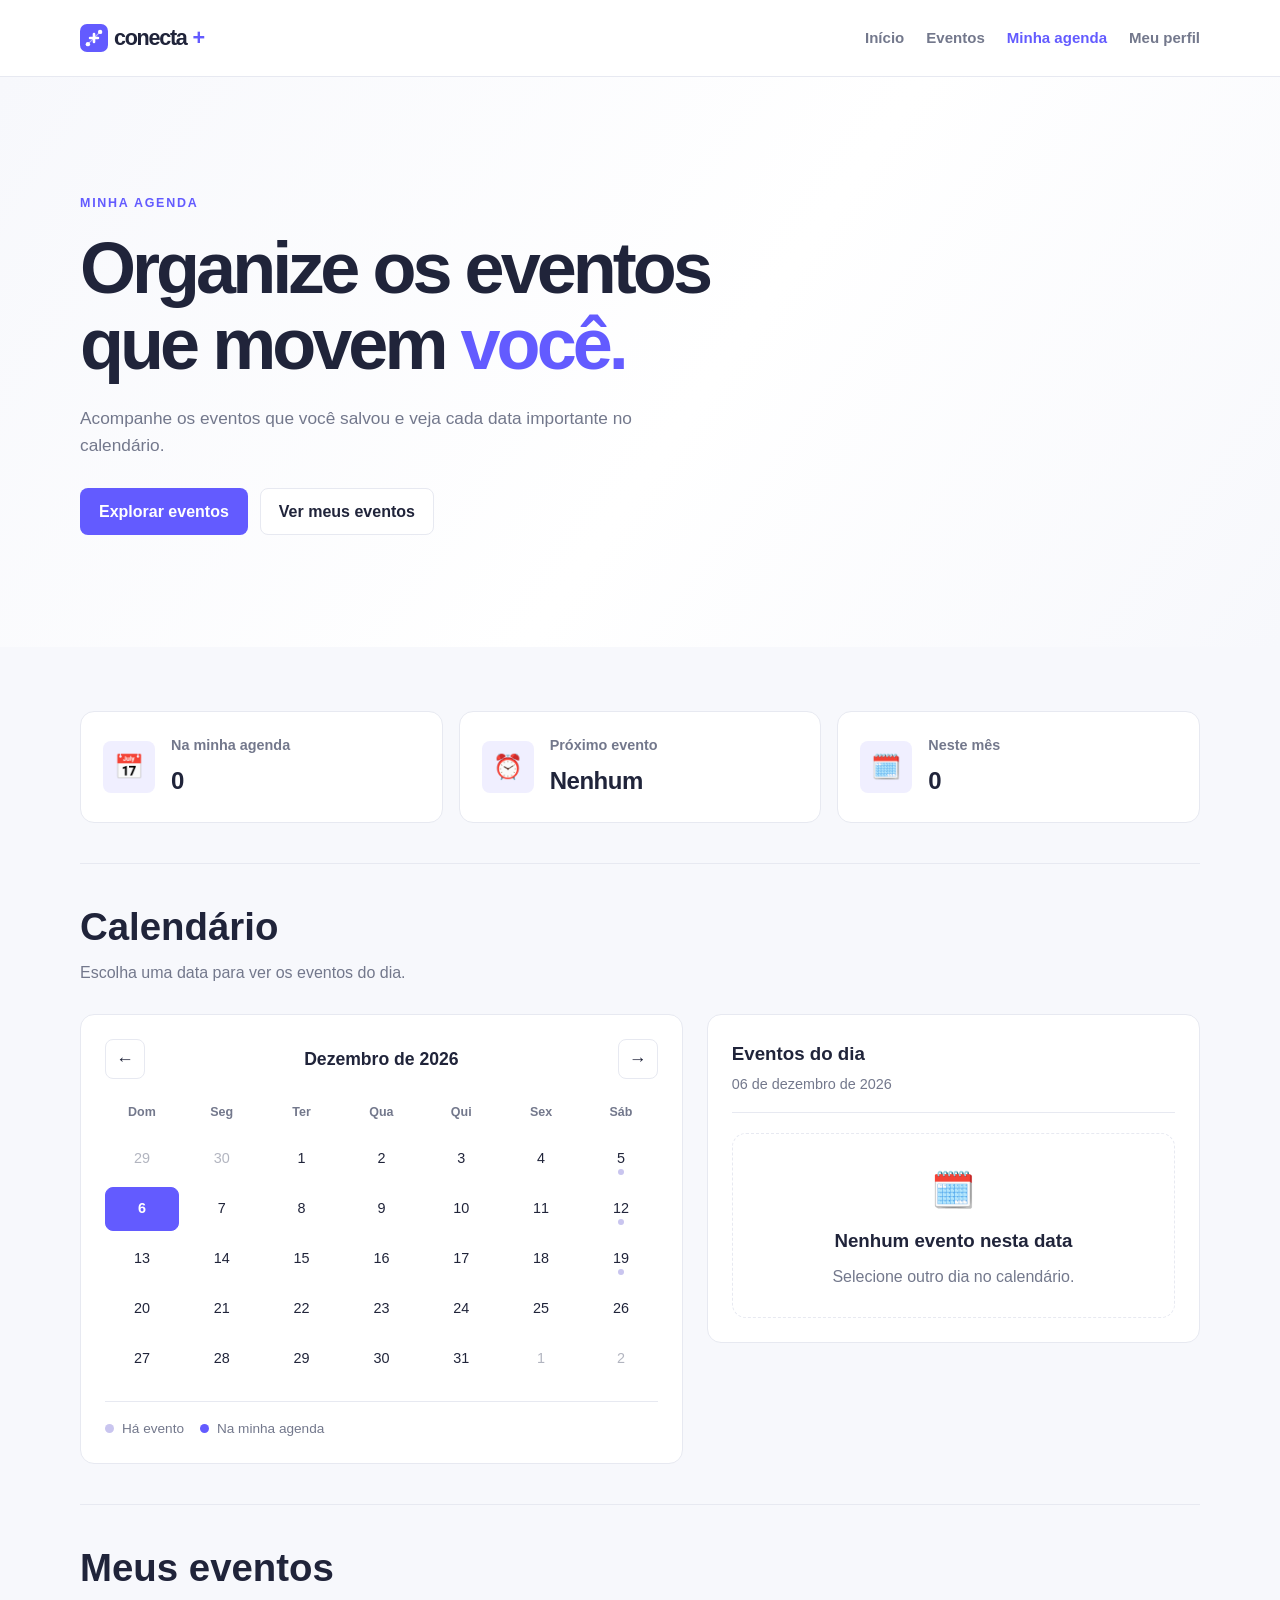
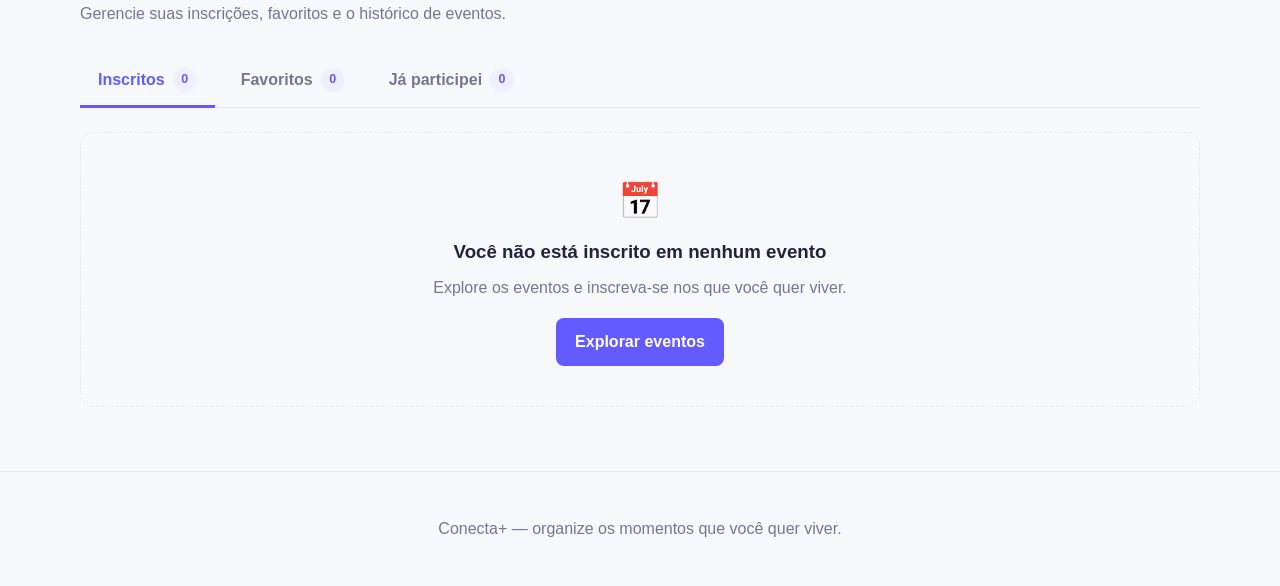
==== commit 3d187c00: "feat(imagens): adiciona imagens dos eventos, logo e favicon e alinha o logo ao texto Co-Authored-By:" ====
--- a/agenda.html
+++ b/agenda.html
@@ -5,6 +5,8 @@
   <meta name="viewport" content="width=device-width, initial-scale=1.0">
   <meta name="description" content="Organize seus eventos salvos e acompanhe as datas no calendário do Conecta+.">
   <title>Minha agenda | Conecta+</title>
+  <link rel="icon" href="assets/images/brand/favicon.svg" type="image/svg+xml">
+  <link rel="icon" href="assets/images/brand/favicon.png" sizes="32x32" type="image/png">
   <link rel="stylesheet" href="css/variables.css">
   <link rel="stylesheet" href="css/global.css">
   <link rel="stylesheet" href="css/components.css">
@@ -18,7 +20,7 @@
 <body>
   <header class="site-header">
     <nav class="navbar container" aria-label="Navegação principal">
-      <a class="brand" href="index.html" aria-label="Conecta+ - início">conecta<span>+</span></a>
+      <a class="brand" href="index.html" aria-label="Conecta+ - início"><img src="assets/images/brand/logo.svg" alt="" width="28" height="28">conecta<span>+</span></a>
       <div class="nav-links">
         <a href="index.html">Início</a>
         <a href="eventos.html">Eventos</a>
--- a/css/components.css
+++ b/css/components.css
@@ -2,7 +2,7 @@
   position: sticky;
   top: 0;
   z-index: 10;
-  background: var(--color-header);
+  background: rgba(255, 255, 255, 0.94);
   border-bottom: 1px solid var(--color-border);
   backdrop-filter: blur(14px);
 }
@@ -18,7 +18,7 @@
 .brand {
   display: inline-flex;
   align-items: center;
-  gap: 8px;
+  gap: 6px;
   font-size: 1.35rem;
   font-weight: 800;
   letter-spacing: -0.06em;
@@ -67,12 +67,12 @@
 
 .button-secondary {
   color: var(--color-text);
-  background: var(--color-surface);
+  background: white;
   border-color: var(--color-border);
 }
 
 .button-secondary:hover {
-  background: var(--color-hover-soft);
+  background: #f0f1f8;
 }
 
 .event-grid {
@@ -112,7 +112,7 @@
   display: inline-flex;
   padding: 5px 10px;
   border-radius: 999px;
-  background: var(--color-tint);
+  background: #eeedff;
   color: var(--color-primary-dark);
   font-size: 0.8rem;
   font-weight: 700;
@@ -124,32 +124,3 @@
   color: var(--color-muted);
   text-align: center;
 }
-
-.theme-toggle {
-  display: inline-flex;
-  align-items: center;
-  justify-content: center;
-  flex-shrink: 0;
-  width: 38px;
-  height: 38px;
-  padding: 0;
-  border: 1px solid var(--color-border);
-  border-radius: 50%;
-  background: transparent;
-  color: var(--color-text);
-  cursor: pointer;
-}
-
-.theme-toggle:hover {
-  background: var(--color-hover-soft);
-}
-
-.theme-toggle:focus-visible {
-  outline: 2px solid var(--color-primary);
-  outline-offset: 2px;
-}
-
-.theme-toggle svg {
-  width: 18px;
-  height: 18px;
-}
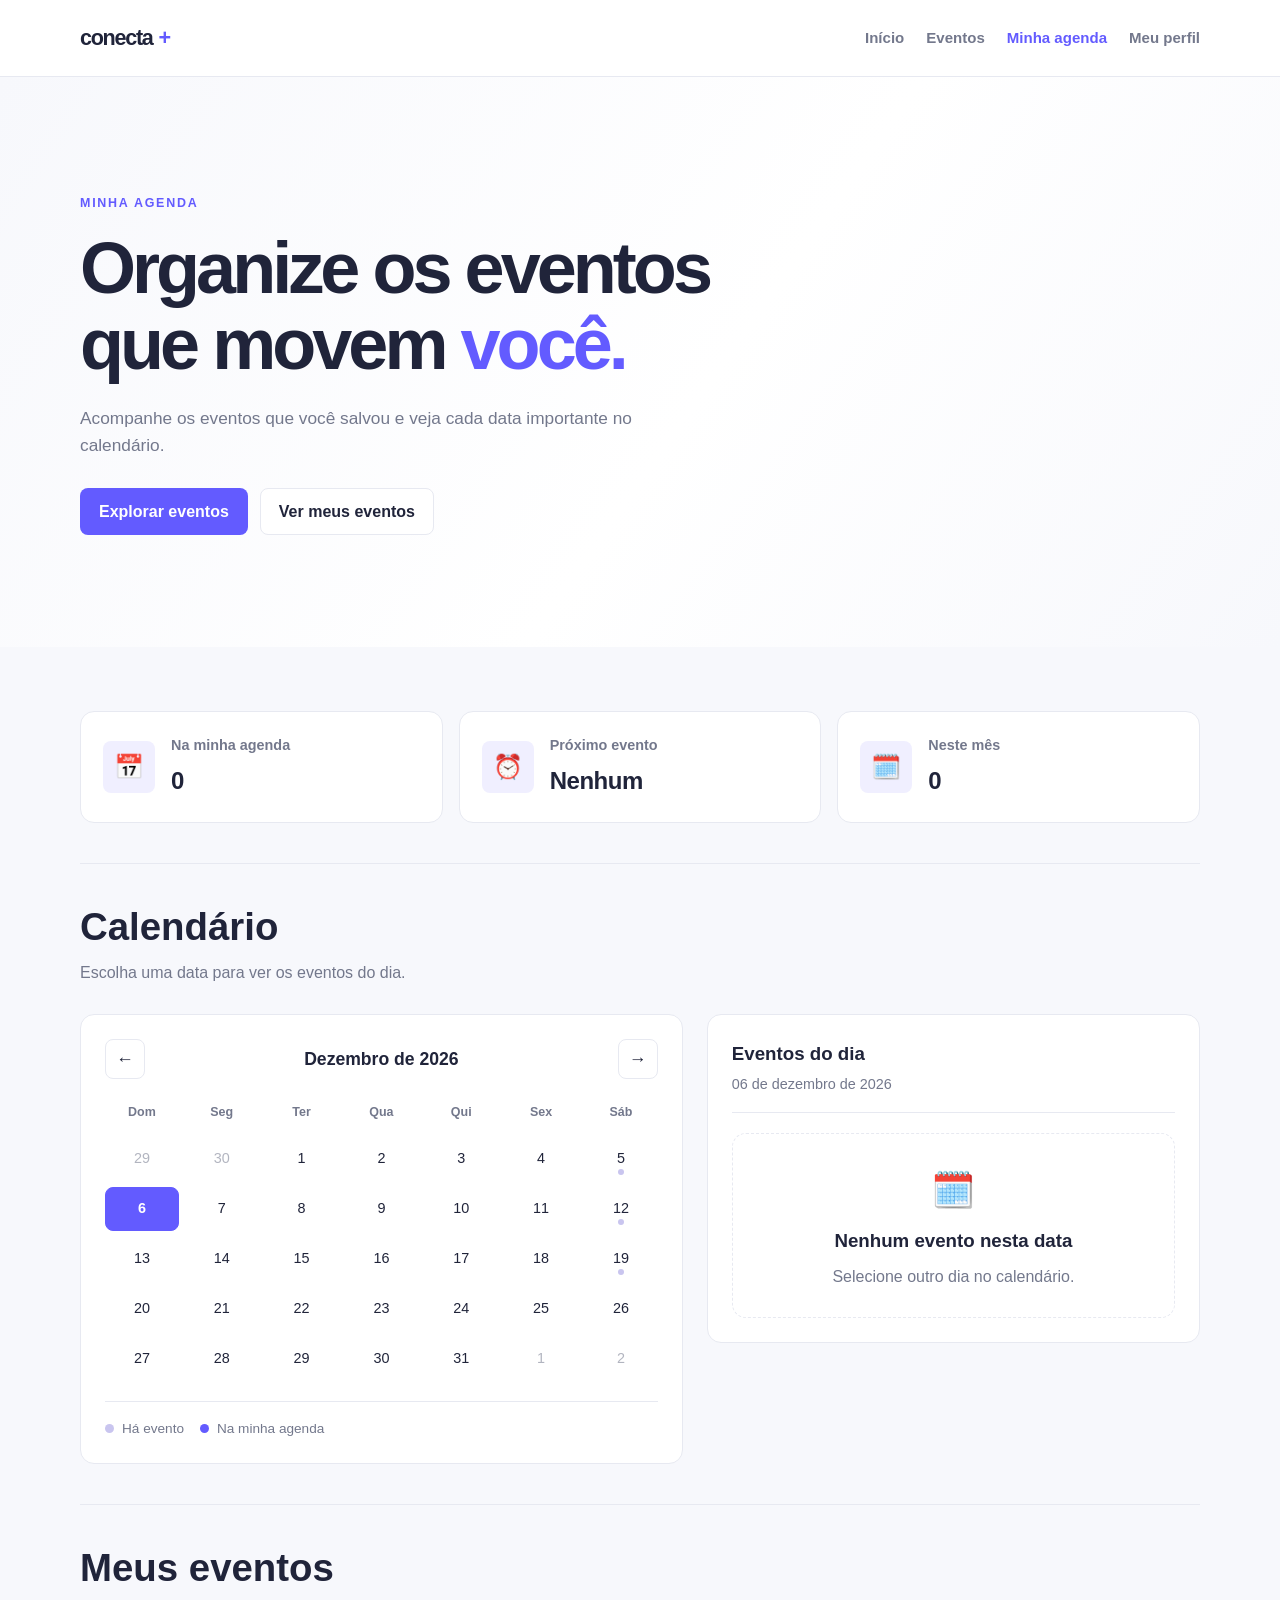
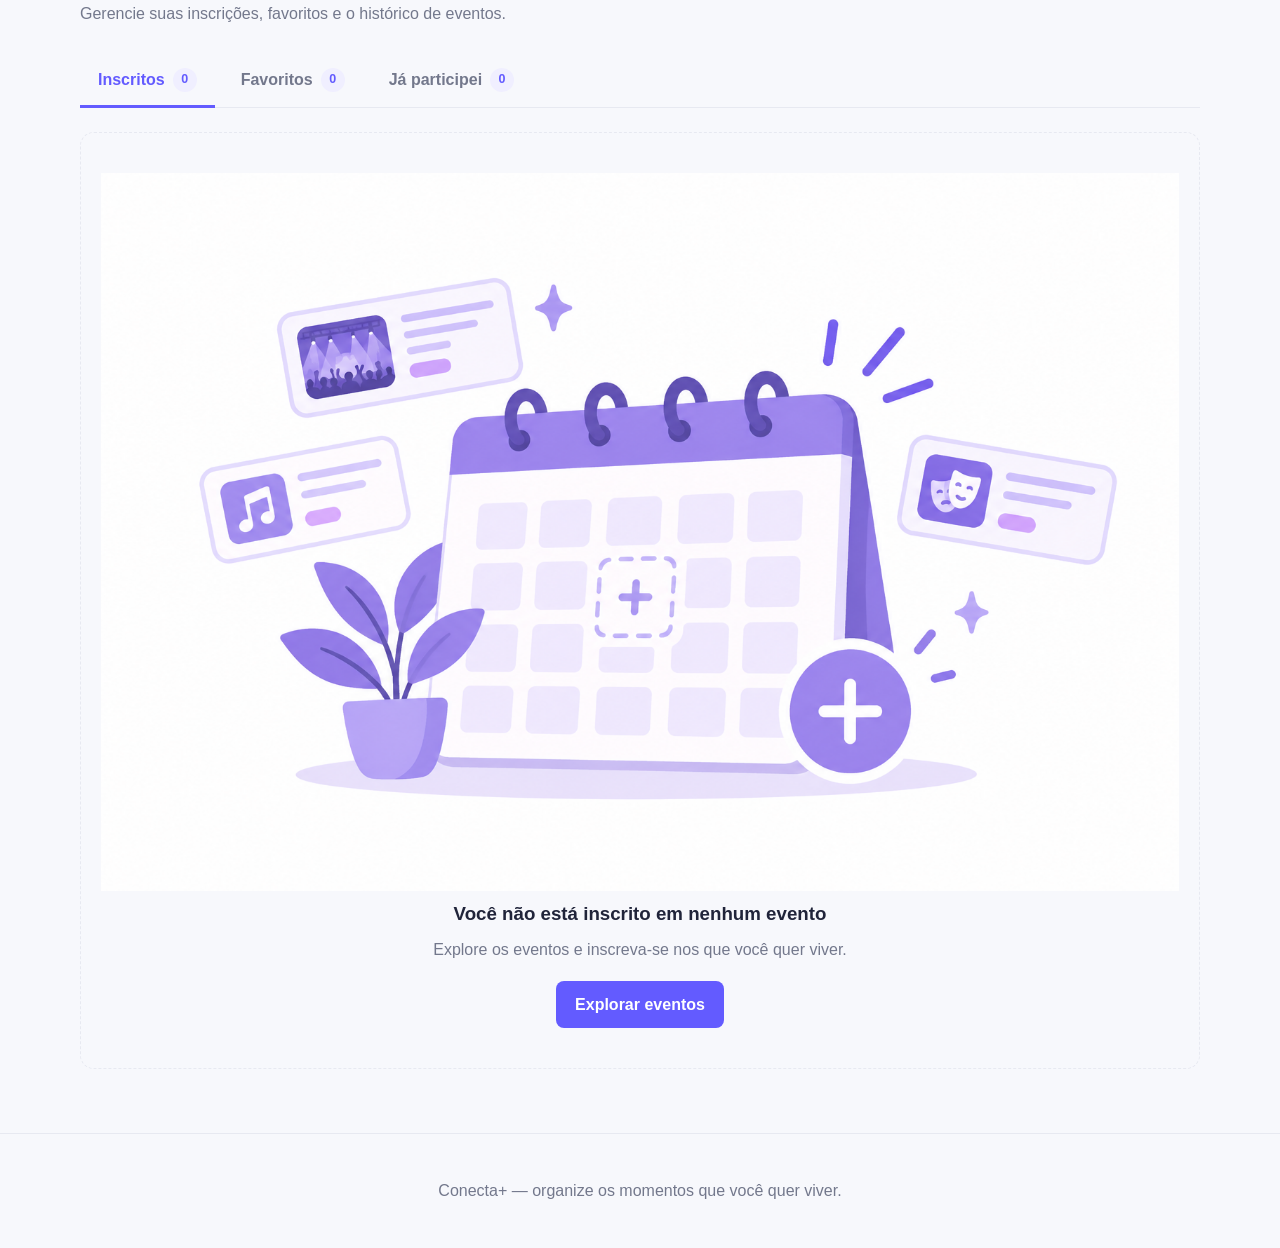
==== commit a0295d9a: "feat: adicionar ilustração para agenda vazia e evento não encontrado" ====
--- a/agenda.html
+++ b/agenda.html
@@ -5,8 +5,6 @@
   <meta name="viewport" content="width=device-width, initial-scale=1.0">
   <meta name="description" content="Organize seus eventos salvos e acompanhe as datas no calendário do Conecta+.">
   <title>Minha agenda | Conecta+</title>
-  <link rel="icon" href="assets/images/brand/favicon.svg" type="image/svg+xml">
-  <link rel="icon" href="assets/images/brand/favicon.png" sizes="32x32" type="image/png">
   <link rel="stylesheet" href="css/variables.css">
   <link rel="stylesheet" href="css/global.css">
   <link rel="stylesheet" href="css/components.css">
@@ -20,7 +18,7 @@
 <body>
   <header class="site-header">
     <nav class="navbar container" aria-label="Navegação principal">
-      <a class="brand" href="index.html" aria-label="Conecta+ - início"><img src="assets/images/brand/logo.svg" alt="" width="28" height="28">conecta<span>+</span></a>
+      <a class="brand" href="index.html" aria-label="Conecta+ - início">conecta<span>+</span></a>
       <div class="nav-links">
         <a href="index.html">Início</a>
         <a href="eventos.html">Eventos</a>
@@ -126,15 +124,23 @@
         </button>
       </div>
 
+      
       <div class="agenda-tab-panel" id="panel-registered" role="tabpanel" aria-labelledby="tab-registered">
-        <div class="agenda-grid" id="registered-events" aria-live="polite"></div>
-        <div class="agenda-empty" id="registered-empty" hidden>
-          <span class="agenda-empty-icon" aria-hidden="true">📅</span>
-          <h3>Você não está inscrito em nenhum evento</h3>
-          <p>Explore os eventos e inscreva-se nos que você quer viver.</p>
-          <a class="button" href="eventos.html">Explorar eventos</a>
-        </div>
+          <div class="agenda-grid" id="registered-events" aria-live="polite"></div>
+
+          <div class="agenda-empty" id="registered-empty" hidden>
+              <img
+                  src="assets/agenda-vazia.png"
+                  alt="Ilustração de um calendário com opções de eventos"
+                  class="agenda-empty-image"
+              >
+
+              <h3>Você não está inscrito em nenhum evento</h3>
+              <p>Explore os eventos e inscreva-se nos que você quer viver.</p>
+              <a class="button" href="eventos.html">Explorar eventos</a>
+          </div>
       </div>
+
 
       <div class="agenda-tab-panel" id="panel-favorites" role="tabpanel" aria-labelledby="tab-favorites" hidden>
         <div class="agenda-grid" id="favorite-events" aria-live="polite"></div>
